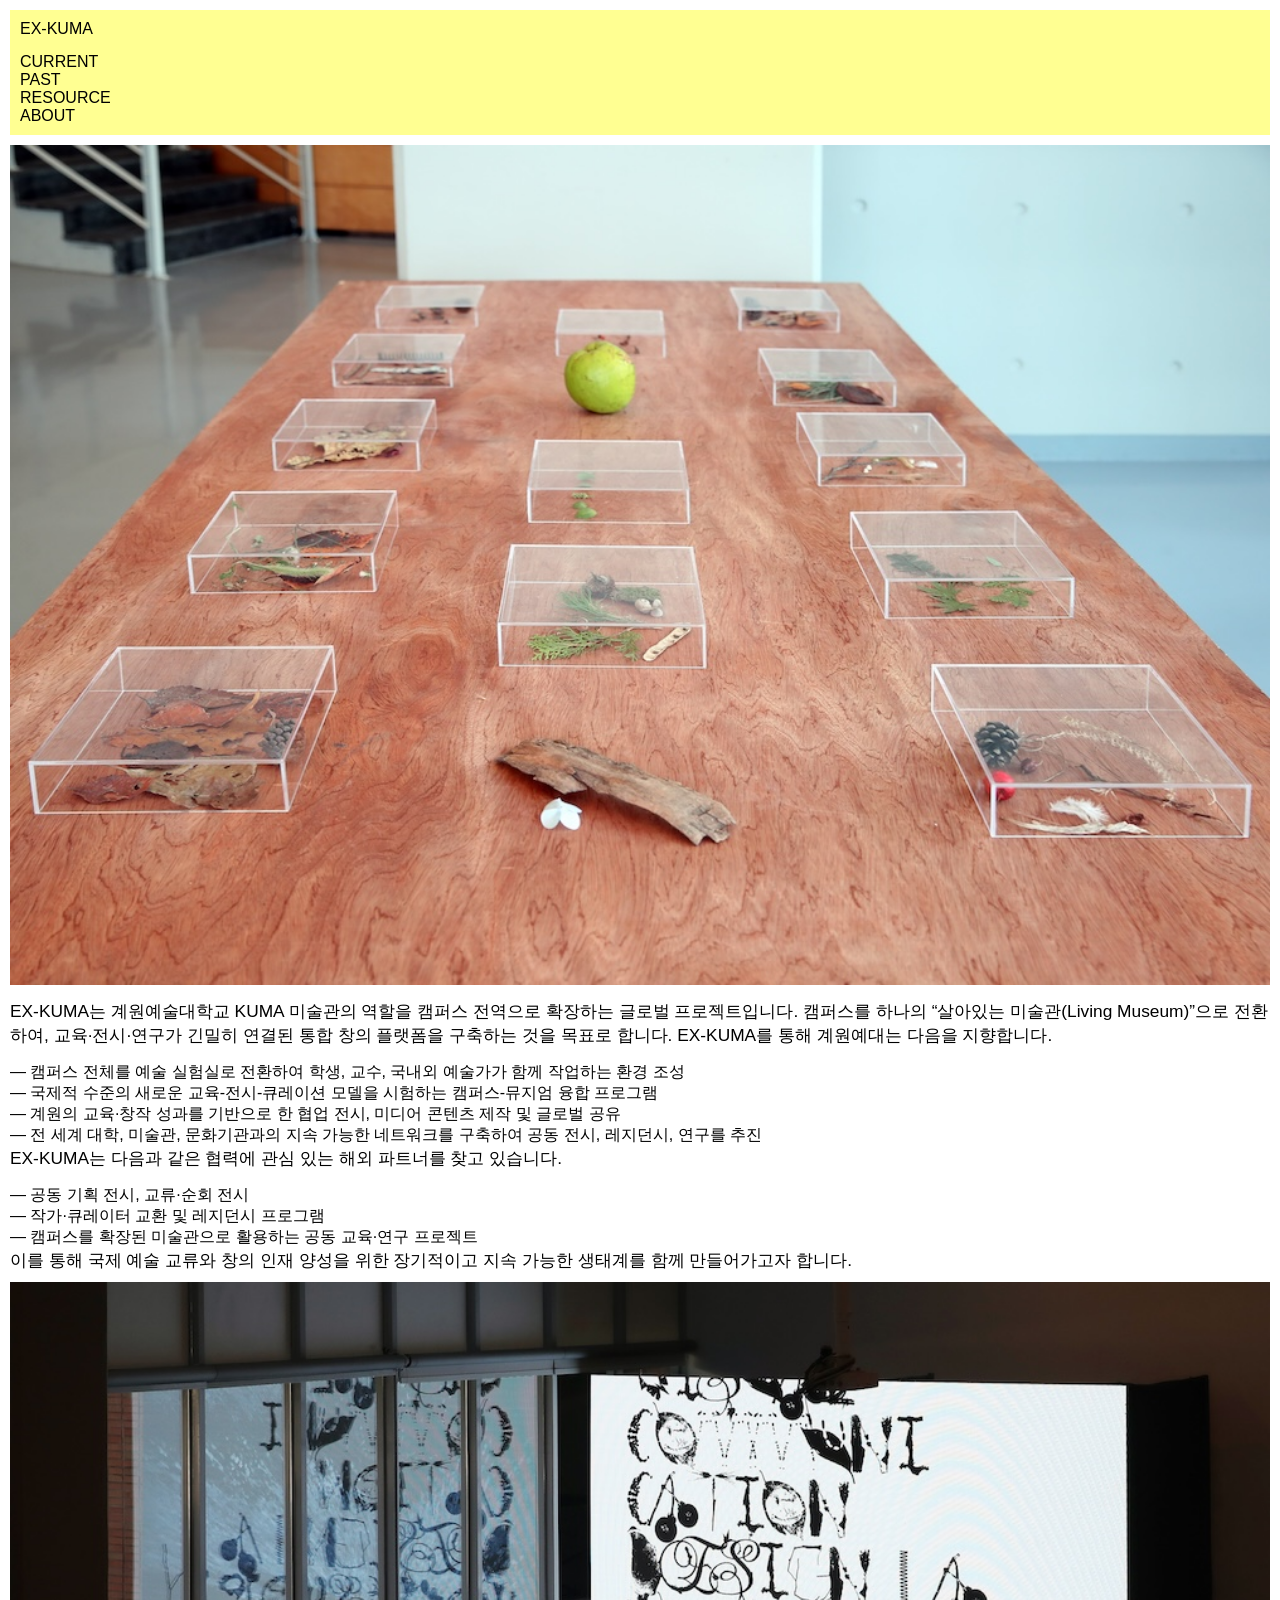
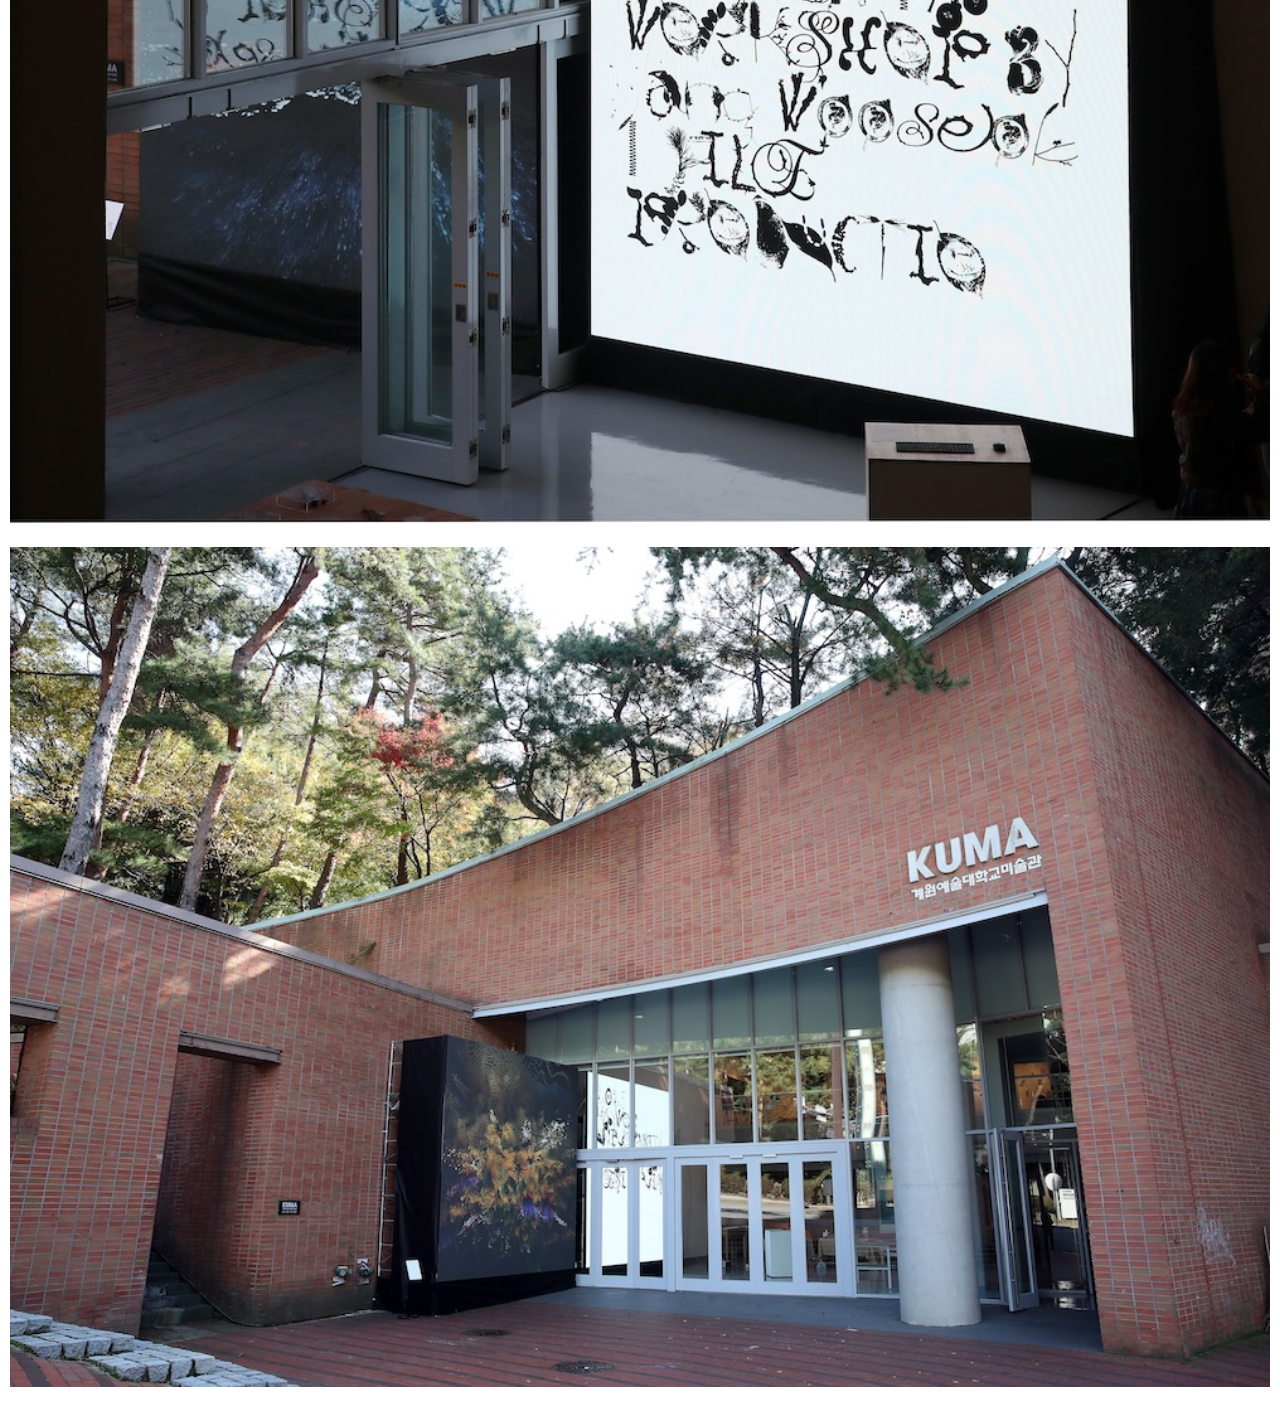
==== ex-kuma.html @ 8dfa1724 "Add files via upload" ====
<!DOCTYPE html>
<html>
<head>
	<meta charset="utf-8">
	<title>KUMA</title>
	<meta name="description" content="설명">
	<meta name="keywords" content="키워드1, 키워드2">
	<link rel="stylesheet" href="style.css">
	<meta name="viewport" content="width=device-width, user-scalable=no">

</head>
<body class="exkuma">
	<nav class="exkuma-nav">
			<ul>EX-KUMA
				<li>CURRENT</li>
				<li>PAST</li>
				<li>RESOURCE</li>
				<li>ABOUT</li>
			</ul>
		</nav>

		<div class="content">
			<div id="exkuma-about">
				<img src="img/exkuma01.jpg">
				<p>EX-KUMA는 계원예술대학교 KUMA 미술관의 역할을 캠퍼스 전역으로 확장하는 글로벌 프로젝트입니다. 캠퍼스를 하나의 “살아있는 미술관(Living Museum)”으로 전환하여, 교육·전시·연구가 긴밀히 연결된 통합 창의 플랫폼을 구축하는 것을 목표로 합니다. EX-KUMA를 통해 계원예대는 다음을 지향합니다.</p>
				<ul>
					<li>— 캠퍼스 전체를 예술 실험실로 전환하여 학생, 교수, 국내외 예술가가 함께 작업하는 환경 조성 </li>
					<li>— 국제적 수준의 새로운 교육-전시-큐레이션 모델을 시험하는 캠퍼스-뮤지엄 융합 프로그램 </li>
					<li>— 계원의 교육·창작 성과를 기반으로 한 협업 전시, 미디어 콘텐츠 제작 및 글로벌 공유 </li>
					<li>— 전 세계 대학, 미술관, 문화기관과의 지속 가능한 네트워크를 구축하여 공동 전시, 레지던시, 연구를 추진</li>
				</ul>
				<p>EX-KUMA는 다음과 같은 협력에 관심 있는 해외 파트너를 찾고 있습니다.</p>
				<ul>
					<li>— 공동 기획 전시, 교류·순회 전시 </li>
					<li>— 작가·큐레이터 교환 및 레지던시 프로그램 </li>
					<li>— 캠퍼스를 확장된 미술관으로 활용하는 공동 교육·연구 프로젝트</li>
				</ul>
				<p>이를 통해 국제 예술 교류와 창의 인재 양성을 위한 장기적이고 지속 가능한 생태계를 함께 만들어가고자 합니다.</p>

			</div>
			<img src="img/exkuma02.jpg">
			<img src="img/exkuma03.jpg">
		</div>	
</body>
</html>
---- style.css ----
*{
 margin : 0;
 padding: 0;
 box-sizing: border-box;
}

.whole {
    margin: 0;
}

iframe {
    border: 0;
}

.left {
    position: absolute;
    width: 50%;
    height: 100%;
}

.right {
    position: absolute;
    width: 50%;
    height: 100%;
    left: 50%;
    background-color: #FFFF92;
    overflow-y: scroll;
    color: firebrick;
}

body {
    font-weight: normal;
    font-family: sans-serif;
    margin: 10px;
}

section {
    position: absolute;
    width: 50%;
    height: 100%;
    overflow: hidden;
    padding: 10px;
    padding-top: 0;
}

.kuma-nav {
    text-align: right;
    position: sticky;
    top: 0; 
    background-color: white;
    padding: 10px;
}


#kuma-current, #kuma-past, #kuma-resource, #kuma-about, #kuma-archive, #kuma-people, #kuma-contact  {
    border-bottom: 1px gainsboro solid;
    padding-top: 10px;
    padding-bottom: 10px;
}

.intro {
    margin-top: 10px;
}

p {
    font-size: 13pt;
}

a {
    text-decoration: none;
    color: black;
}

a:hover {
    font-family: monospace;
    font-size: 11pt;
}

li {
    list-style: none;
}

li:first-child {
    margin-top: 15px;
}

img {
    width: 100%;
    margin-bottom: 10px;
    margin-top: 10px;
}

table {
    width: 100%;
    line-height: 15.5pt;
    table-layout: fixed;
}

td {
    vertical-align: top;
    white-space: nowrap;       /* 줄바꿈 금지 */
    overflow: hidden;          /* 넘치는 부분 숨김 */
    text-overflow: ellipsis;   /* ... 처리 */
}

.archive-date, .resource-download{
    width: 20%;
}

.archive-tags {
    width: 30%;
}

.tag-active {
    display: inline-block;
    padding: 1px 10px;
    background: black;
    color: white;
    font-size: 14px;
    border-radius: 999px; 
    margin-right: 5px; 
}

.tag {
    display: inline-block;
    padding: 1px 10px;
    font-size: 14px;
    border-radius: 999px; 
    border: 1px solid black;
}

.exkuma-nav {
    position: sticky;
    top: 0; 
    background-color: #FFFF92;
    padding: 10px;
}

.sticker {
  position: absolute;
  top: 20px;
  right: 20px;
  z-index: 9999;
  cursor: pointer;
   background: #FFFF92;
    padding: 60px 80px;
    transform: rotate(-4deg);   /* 너무 크지 않게 */
    box-shadow: 5px 5px 5px 5px rgba(0,0,0,0.10);
    font-weight: bold;
    letter-spacing: 1px;
    text-align: center;
    color: firebrick;

}

@media screen and (max-width: 704px) {
  #kuma-modal {
        transform: rotate(-4deg) scale(0.5);
        transform-origin: top right;
        box-shadow: 3px 3px 3px 3px rgba(0,0,0,0.10);
    }

}
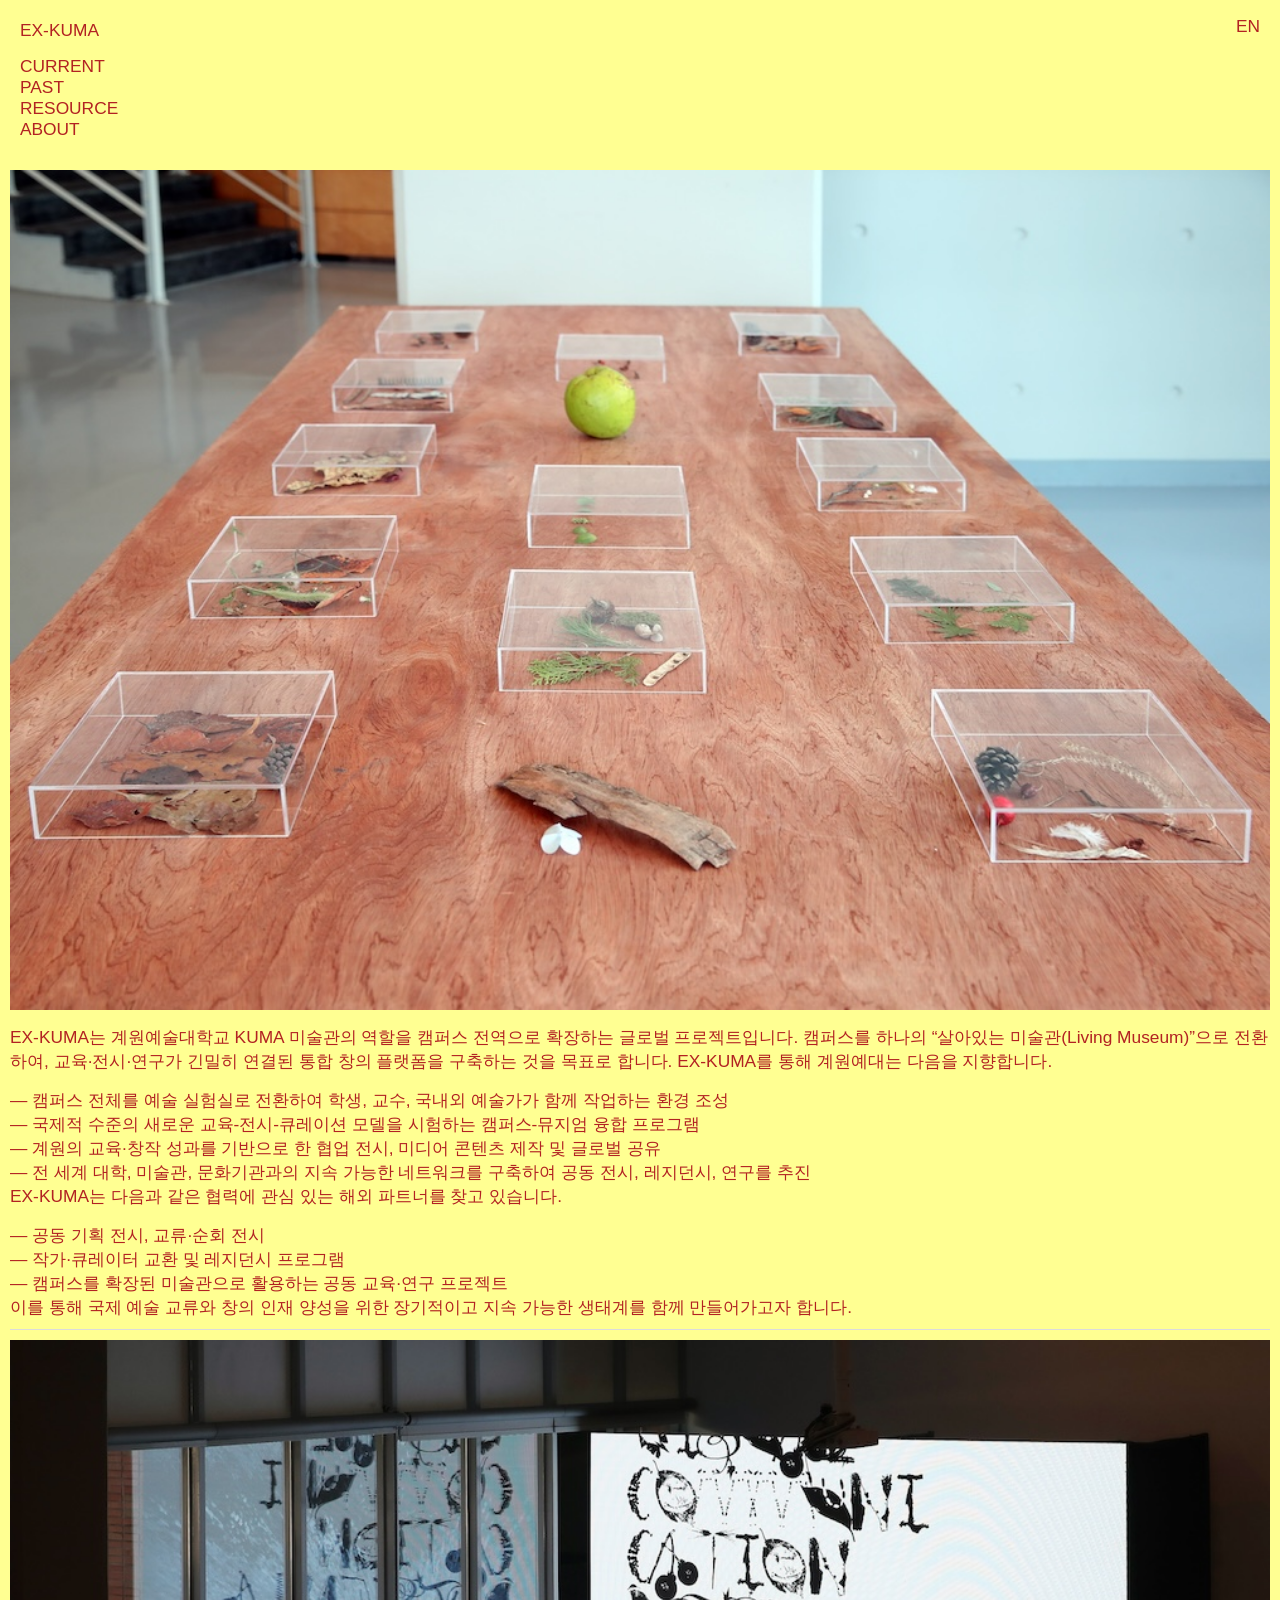
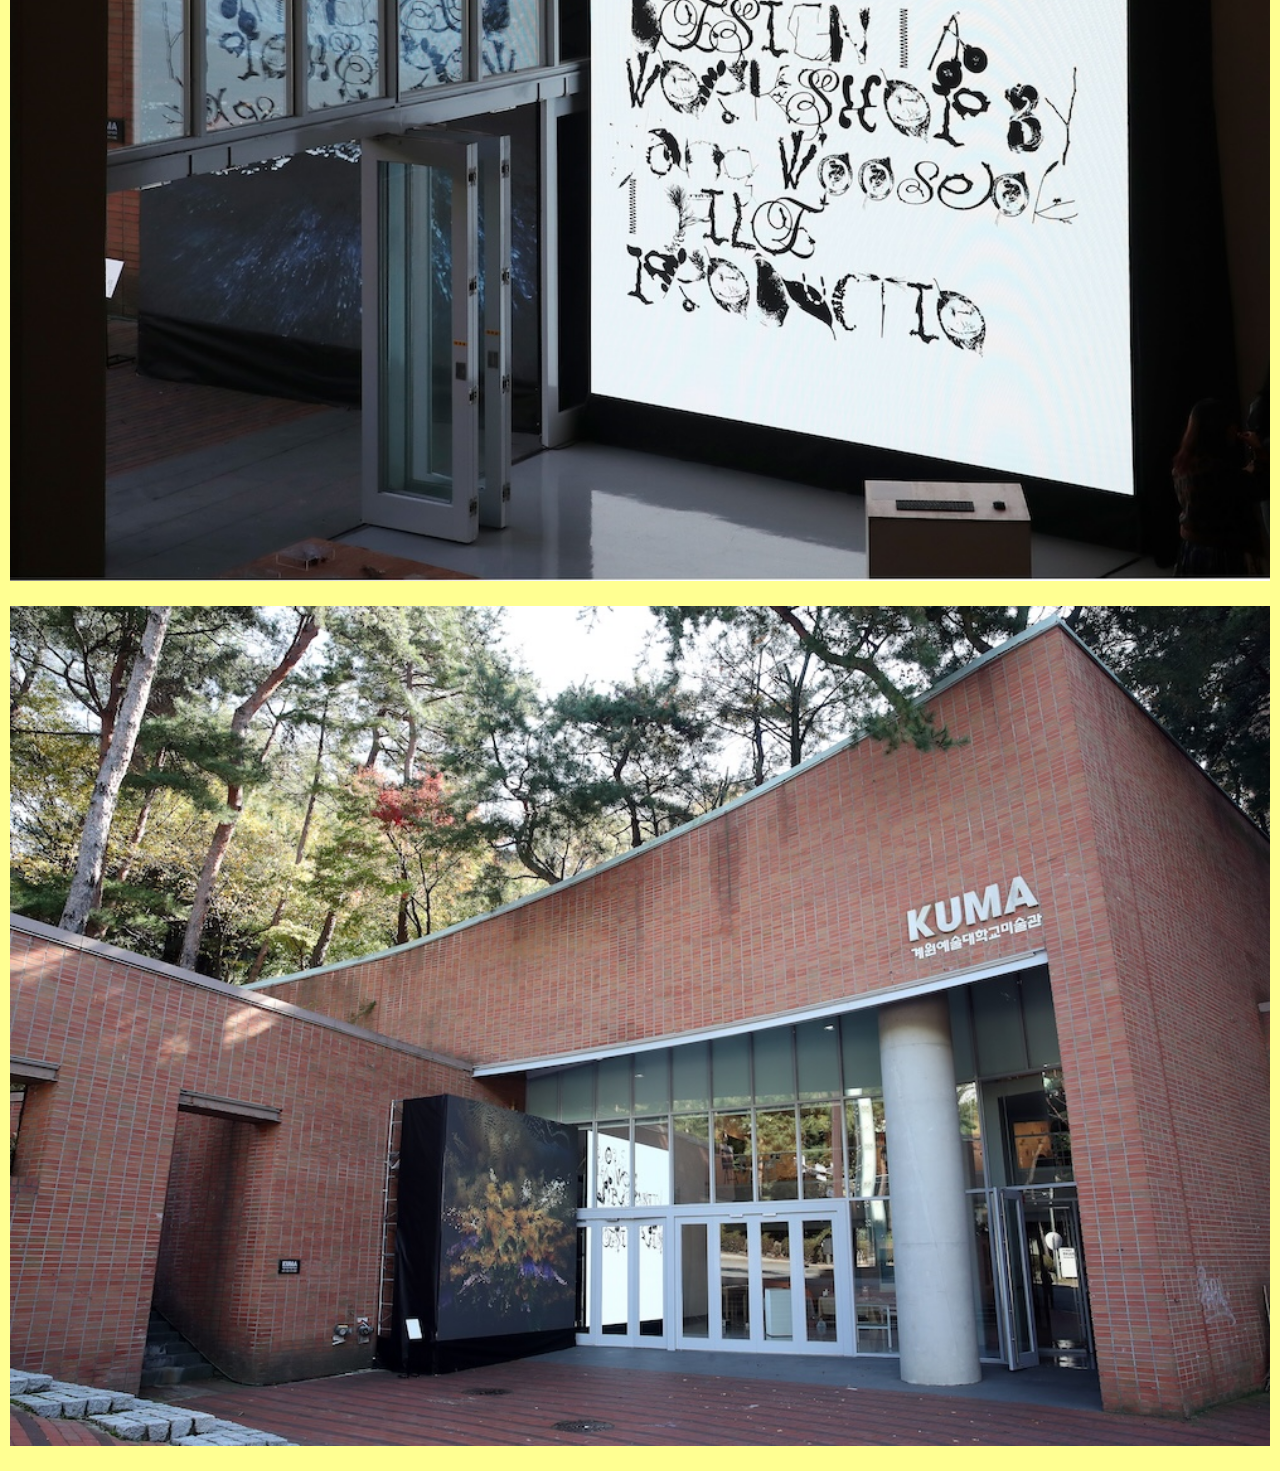
==== commit 27f61ddd: "Add files via upload" ====
--- a/ex-kuma.html
+++ b/ex-kuma.html
@@ -2,7 +2,7 @@
 <html>
 <head>
 	<meta charset="utf-8">
-	<title>KUMA</title>
+	<title>EX-KUMA</title>
 	<meta name="description" content="설명">
 	<meta name="keywords" content="키워드1, 키워드2">
 	<link rel="stylesheet" href="style.css">
@@ -10,6 +10,8 @@
 
 </head>
 <body class="exkuma">
+	<button id="lang-toggle" class="lang-toggle lang-toggle-right" aria-label="Switch language">EN</button>
+
 	<nav class="exkuma-nav">
 			<ul>EX-KUMA
 				<li>CURRENT</li>
@@ -22,24 +24,27 @@
 		<div class="content">
 			<div id="exkuma-about">
 				<img src="img/exkuma01.jpg">
-				<p>EX-KUMA는 계원예술대학교 KUMA 미술관의 역할을 캠퍼스 전역으로 확장하는 글로벌 프로젝트입니다. 캠퍼스를 하나의 “살아있는 미술관(Living Museum)”으로 전환하여, 교육·전시·연구가 긴밀히 연결된 통합 창의 플랫폼을 구축하는 것을 목표로 합니다. EX-KUMA를 통해 계원예대는 다음을 지향합니다.</p>
+				<p data-ko="EX-KUMA는 계원예술대학교 KUMA 미술관의 역할을 캠퍼스 전역으로 확장하는 글로벌 프로젝트입니다. 캠퍼스를 하나의 “살아있는 미술관(Living Museum)”으로 전환하여, 교육·전시·연구가 긴밀히 연결된 통합 창의 플랫폼을 구축하는 것을 목표로 합니다. EX-KUMA를 통해 계원예대는 다음을 지향합니다." data-en="EX-KUMA is a global project that expands the role of KUMA, the university museum of Kaywon University of Art & Design, across the entire campus. It aims to transform the campus into a “Living Museum,” establishing an integrated creative platform in which education, exhibitions, and research are closely interconnected. Through EX-KUMA, Kaywon University of Art & Design aims to achieve the following.">EX-KUMA는 계원예술대학교 KUMA 미술관의 역할을 캠퍼스 전역으로 확장하는 글로벌 프로젝트입니다. 캠퍼스를 하나의 “살아있는 미술관(Living Museum)”으로 전환하여, 교육·전시·연구가 긴밀히 연결된 통합 창의 플랫폼을 구축하는 것을 목표로 합니다. EX-KUMA를 통해 계원예대는 다음을 지향합니다.</p>
 				<ul>
-					<li>— 캠퍼스 전체를 예술 실험실로 전환하여 학생, 교수, 국내외 예술가가 함께 작업하는 환경 조성 </li>
-					<li>— 국제적 수준의 새로운 교육-전시-큐레이션 모델을 시험하는 캠퍼스-뮤지엄 융합 프로그램 </li>
-					<li>— 계원의 교육·창작 성과를 기반으로 한 협업 전시, 미디어 콘텐츠 제작 및 글로벌 공유 </li>
-					<li>— 전 세계 대학, 미술관, 문화기관과의 지속 가능한 네트워크를 구축하여 공동 전시, 레지던시, 연구를 추진</li>
+					<li data-ko="— 캠퍼스 전체를 예술 실험실로 전환하여 학생, 교수, 국내외 예술가가 함께 작업하는 환경 조성" data-en="— To transform the entire campus into an artistic laboratory, creating an environment in which students, faculty, and artists from Korea and abroad work collaboratively.">— 캠퍼스 전체를 예술 실험실로 전환하여 학생, 교수, 국내외 예술가가 함께 작업하는 환경 조성</li>
+					<li data-ko="— 국제적 수준의 새로운 교육-전시-큐레이션 모델을 시험하는 캠퍼스-뮤지엄 융합 프로그램" data-en="— A campus–museum convergence program that experiments with new education–exhibition–curation models at an international level.">— 국제적 수준의 새로운 교육-전시-큐레이션 모델을 시험하는 캠퍼스-뮤지엄 융합 프로그램</li>
+					<li data-ko="— 계원의 교육·창작 성과를 기반으로 한 협업 전시, 미디어 콘텐츠 제작 및 글로벌 공유" data-en="— The development and global sharing of collaborative exhibitions and media content grounded in Kaywon’s educational and creative outcomes.">— 계원의 교육·창작 성과를 기반으로 한 협업 전시, 미디어 콘텐츠 제작 및 글로벌 공유</li>
+					<li data-ko="— 전 세계 대학, 미술관, 문화기관과의 지속 가능한 네트워크를 구축하여 공동 전시, 레지던시, 연구를 추진" data-en="— The establishment of sustainable networks with universities, museums, and cultural institutions worldwide to pursue joint exhibitions, residencies, and research initiatives.">— 전 세계 대학, 미술관, 문화기관과의 지속 가능한 네트워크를 구축하여 공동 전시, 레지던시, 연구를 추진</li>
 				</ul>
-				<p>EX-KUMA는 다음과 같은 협력에 관심 있는 해외 파트너를 찾고 있습니다.</p>
+				<p data-ko="EX-KUMA는 다음과 같은 협력에 관심 있는 해외 파트너를 찾고 있습니다." data-en="EX-KUMA is seeking international partners interested in the following forms of collaboration :">EX-KUMA는 다음과 같은 협력에 관심 있는 해외 파트너를 찾고 있습니다.</p>
 				<ul>
-					<li>— 공동 기획 전시, 교류·순회 전시 </li>
-					<li>— 작가·큐레이터 교환 및 레지던시 프로그램 </li>
-					<li>— 캠퍼스를 확장된 미술관으로 활용하는 공동 교육·연구 프로젝트</li>
+					<li data-ko="— 공동 기획 전시, 교류·순회 전시" data-en="— Co-curated exhibitions, as well as exchange/ touring  exhibitions">— 공동 기획 전시, 교류·순회 전시</li>
+					<li data-ko="— 작가·큐레이터 교환 및 레지던시 프로그램" data-en="— Artist and curator exchange and residency programs">— 작가·큐레이터 교환 및 레지던시 프로그램</li>
+					<li data-ko="— 캠퍼스를 확장된 미술관으로 활용하는 공동 교육·연구 프로젝트" data-en="— Joint education and research projects utilize the campus as an extended museum">— 캠퍼스를 확장된 미술관으로 활용하는 공동 교육·연구 프로젝트</li>
 				</ul>
-				<p>이를 통해 국제 예술 교류와 창의 인재 양성을 위한 장기적이고 지속 가능한 생태계를 함께 만들어가고자 합니다.</p>
+				<p data-ko="이를 통해 국제 예술 교류와 창의 인재 양성을 위한 장기적이고 지속 가능한 생태계를 함께 만들어가고자 합니다." data-en="Through these initiatives, we aim to build a long-term, sustainable ecosystem for international artistic exchange and the cultivation of creative talent together.">이를 통해 국제 예술 교류와 창의 인재 양성을 위한 장기적이고 지속 가능한 생태계를 함께 만들어가고자 합니다.</p>
 
 			</div>
 			<img src="img/exkuma02.jpg">
 			<img src="img/exkuma03.jpg">
 		</div>	
+
+		<script src="script.js"></script>
+
 </body>
 </html>
--- a/style.css
+++ b/style.css
@@ -6,6 +6,13 @@
 
 .whole {
     margin: 0;
+}
+
+body {
+    font-weight: normal;
+    font-family: sans-serif;
+    margin: 10px;
+    font-size: 13pt;
 }
 
 iframe {
@@ -18,6 +25,28 @@
     height: 100%;
 }
 
+.lang-toggle {
+  position: fixed;
+  top: 10px;
+  z-index: 10000;
+  border: 0;
+  padding: 6px 10px;
+  font-size: 13pt;
+  cursor: pointer;
+  font-family: sans-serif;
+}
+
+.lang-toggle-left {
+  left: 10px;
+  background: white;
+}
+
+.lang-toggle-right {
+  right: 10px;
+  background: #FFFF92;
+  color: firebrick;
+}
+
 .right {
     position: absolute;
     width: 50%;
@@ -26,12 +55,6 @@
     background-color: #FFFF92;
     overflow-y: scroll;
     color: firebrick;
-}
-
-body {
-    font-weight: normal;
-    font-family: sans-serif;
-    margin: 10px;
 }
 
 section {
@@ -49,10 +72,11 @@
     top: 0; 
     background-color: white;
     padding: 10px;
+    font-size: 13pt;
 }
 
 
-#kuma-current, #kuma-past, #kuma-resource, #kuma-about, #kuma-archive, #kuma-people, #kuma-contact  {
+#kuma-current, #kuma-past, #kuma-resource, #kuma-about, #kuma-archive, #kuma-people, #kuma-contact, #exkuma-about  {
     border-bottom: 1px gainsboro solid;
     padding-top: 10px;
     padding-bottom: 10px;
@@ -129,6 +153,11 @@
     border: 1px solid black;
 }
 
+.exkuma {
+    color: firebrick;
+    background-color: #FFFF92;
+}
+
 .exkuma-nav {
     position: sticky;
     top: 0; 
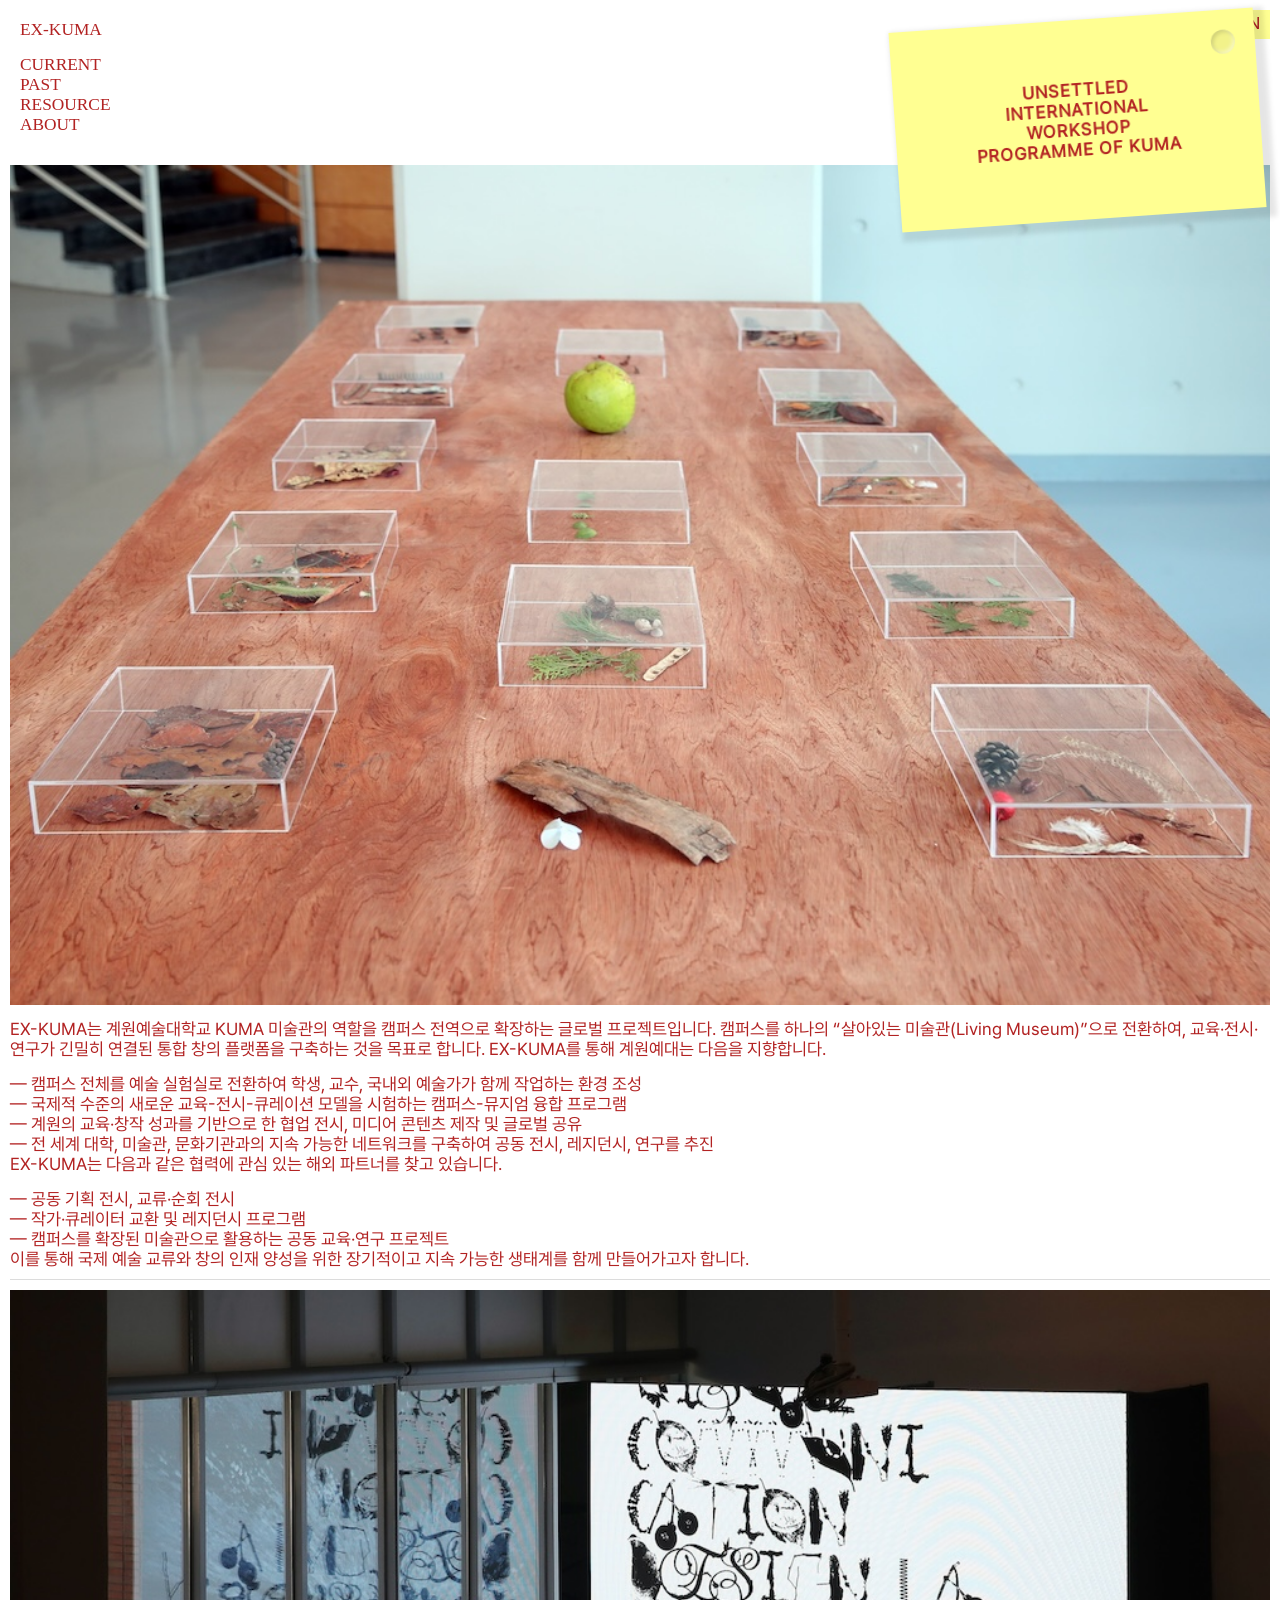
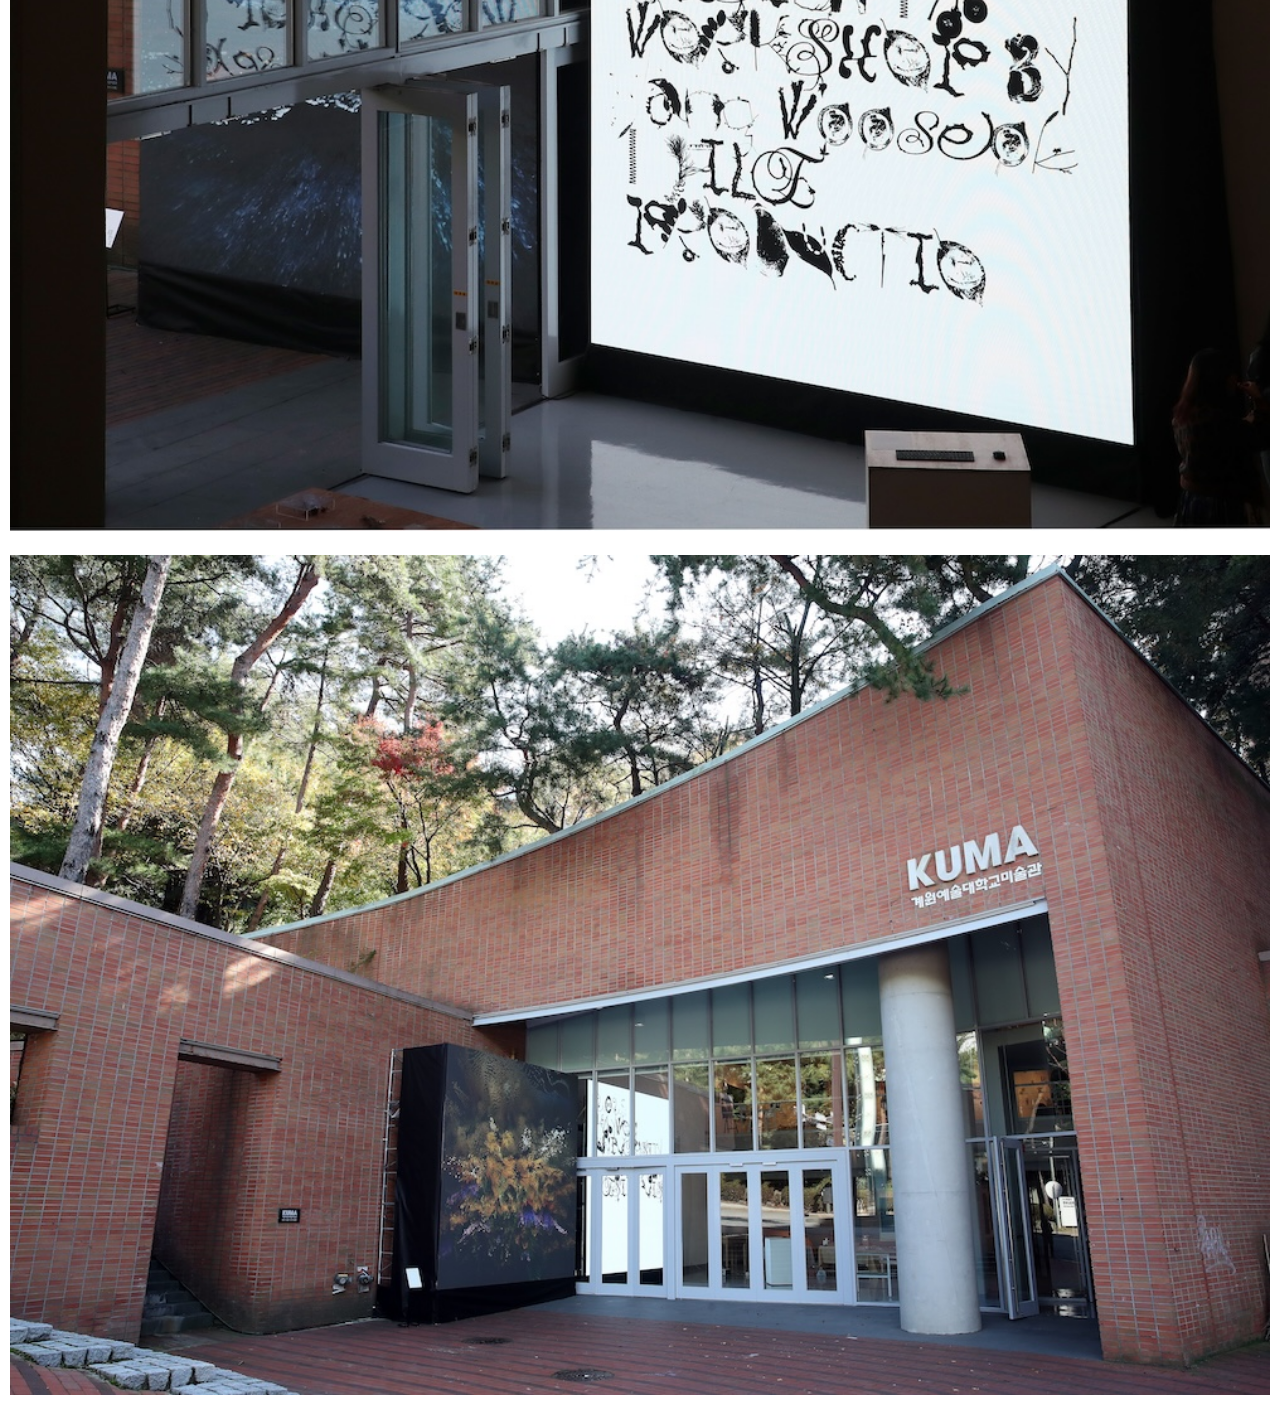
==== commit 75206080: "Add files via upload" ====
--- a/ex-kuma.html
+++ b/ex-kuma.html
@@ -10,21 +10,32 @@
 
 </head>
 <body class="exkuma">
+	<div class="sticker" id="sticker">
+    <div id="kuma-modal">
+       <p>
+            UNSETTLED<br>
+            INTERNATIONAL<br>
+            WORKSHOP<br>
+            PROGRAMME OF KUMA
+        </p>
+  </div>
+</div>
+
 	<button id="lang-toggle" class="lang-toggle lang-toggle-right" aria-label="Switch language">EN</button>
 
 	<nav class="exkuma-nav">
-			<ul>EX-KUMA
+			<span class="ml-en"><ul>EX-KUMA
 				<li>CURRENT</li>
 				<li>PAST</li>
 				<li>RESOURCE</li>
 				<li>ABOUT</li>
-			</ul>
+			</ul></span>
 		</nav>
 
 		<div class="content">
 			<div id="exkuma-about">
 				<img src="img/exkuma01.jpg">
-				<p data-ko="EX-KUMA는 계원예술대학교 KUMA 미술관의 역할을 캠퍼스 전역으로 확장하는 글로벌 프로젝트입니다. 캠퍼스를 하나의 “살아있는 미술관(Living Museum)”으로 전환하여, 교육·전시·연구가 긴밀히 연결된 통합 창의 플랫폼을 구축하는 것을 목표로 합니다. EX-KUMA를 통해 계원예대는 다음을 지향합니다." data-en="EX-KUMA is a global project that expands the role of KUMA, the university museum of Kaywon University of Art & Design, across the entire campus. It aims to transform the campus into a “Living Museum,” establishing an integrated creative platform in which education, exhibitions, and research are closely interconnected. Through EX-KUMA, Kaywon University of Art & Design aims to achieve the following.">EX-KUMA는 계원예술대학교 KUMA 미술관의 역할을 캠퍼스 전역으로 확장하는 글로벌 프로젝트입니다. 캠퍼스를 하나의 “살아있는 미술관(Living Museum)”으로 전환하여, 교육·전시·연구가 긴밀히 연결된 통합 창의 플랫폼을 구축하는 것을 목표로 합니다. EX-KUMA를 통해 계원예대는 다음을 지향합니다.</p>
+				<p data-ko="EX-KUMA는 계원예술대학교 KUMA 미술관의 역할을 캠퍼스 전역으로 확장하는 글로벌 프로젝트입니다. 캠퍼스를 하나의 “살아있는 미술관(Living Museum)”으로 전환하여, 교육·전시·연구가 긴밀히 연결된 통합 창의 플랫폼을 구축하는 것을 목표로 합니다. EX-KUMA를 통해 계원예대는 다음을 지향합니다." data-en="EX-KUMA is a global project that expands the role of KUMA, the university museum of Kaywon University of Art & Design, across the entire campus. It aims to transform the campus into a “Living Museum,” establishing an integrated creative platform in which education, exhibitions, and research are closely interconnected. Through EX-KUMA, Kaywon University of Art & Design aims to achieve the following."><span class="ml-en">EX-KUMA</span>는 계원예술대학교 KUMA 미술관의 역할을 캠퍼스 전역으로 확장하는 글로벌 프로젝트입니다. 캠퍼스를 하나의 “살아있는 미술관(<span class="ml-en">Living Museum</span>)”으로 전환하여, 교육·전시·연구가 긴밀히 연결된 통합 창의 플랫폼을 구축하는 것을 목표로 합니다. EX-KUMA를 통해 계원예대는 다음을 지향합니다.</p>
 				<ul>
 					<li data-ko="— 캠퍼스 전체를 예술 실험실로 전환하여 학생, 교수, 국내외 예술가가 함께 작업하는 환경 조성" data-en="— To transform the entire campus into an artistic laboratory, creating an environment in which students, faculty, and artists from Korea and abroad work collaboratively.">— 캠퍼스 전체를 예술 실험실로 전환하여 학생, 교수, 국내외 예술가가 함께 작업하는 환경 조성</li>
 					<li data-ko="— 국제적 수준의 새로운 교육-전시-큐레이션 모델을 시험하는 캠퍼스-뮤지엄 융합 프로그램" data-en="— A campus–museum convergence program that experiments with new education–exhibition–curation models at an international level.">— 국제적 수준의 새로운 교육-전시-큐레이션 모델을 시험하는 캠퍼스-뮤지엄 융합 프로그램</li>
--- a/style.css
+++ b/style.css
@@ -4,13 +4,31 @@
  box-sizing: border-box;
 }
 
+@font-face {
+  font-family: 'helvetica';
+  src: url('Helvetica.ttf');
+}
+
+@font-face {
+  font-family: 'hover-comicsans';
+  src: url('Ldfcomicsans-jj7l.ttf');
+}
+
+@font-face {
+  font-family: 'pretendard';
+  src: url('Pretendard-Regular.otf');
+}
+
+.ml-en {
+  font-family: 'comicsans';
+}
+
 .whole {
     margin: 0;
 }
 
 body {
-    font-weight: normal;
-    font-family: sans-serif;
+    font-family: 'pretendard', sans-serif;
     margin: 10px;
     font-size: 13pt;
 }
@@ -28,12 +46,17 @@
 .lang-toggle {
   position: fixed;
   top: 10px;
-  z-index: 10000;
+  z-index: 100;
   border: 0;
   padding: 6px 10px;
   font-size: 13pt;
   cursor: pointer;
-  font-family: sans-serif;
+  font-family: 'helvetica';
+}
+
+.lang-toggle:hover {
+    font-family: 'hover-comicsans';
+    cursor: pointer;
 }
 
 .lang-toggle-left {
@@ -43,8 +66,8 @@
 
 .lang-toggle-right {
   right: 10px;
-  background: #FFFF92;
   color: firebrick;
+  background-color: #FFFF92;
 }
 
 .right {
@@ -95,10 +118,6 @@
     color: black;
 }
 
-a:hover {
-    font-family: monospace;
-    font-size: 11pt;
-}
 
 li {
     list-style: none;
@@ -106,6 +125,11 @@
 
 li:first-child {
     margin-top: 15px;
+}
+
+li:hover {
+    font-family:'hover-comicsans';
+    cursor: pointer;
 }
 
 img {
@@ -155,13 +179,11 @@
 
 .exkuma {
     color: firebrick;
-    background-color: #FFFF92;
 }
 
 .exkuma-nav {
     position: sticky;
     top: 0; 
-    background-color: #FFFF92;
     padding: 10px;
 }
 
@@ -171,19 +193,31 @@
   right: 20px;
   z-index: 9999;
   cursor: pointer;
-   background: #FFFF92;
-    padding: 60px 80px;
-    transform: rotate(-4deg);   /* 너무 크지 않게 */
-    box-shadow: 5px 5px 5px 5px rgba(0,0,0,0.10);
-    font-weight: bold;
-    letter-spacing: 1px;
-    text-align: center;
-    color: firebrick;
-
+  padding: 60px 80px;
+  transform: rotate(-4deg);
+  box-shadow: 5px 5px 5px 5px rgba(0,0,0,0.10);
+  font-weight: bold;
+  letter-spacing: 1px;
+  text-align: center;
+  background-color: #FFFF92;
+}
+
+.sticker::after {
+  content: "";
+  position: absolute;
+  top: 20px;
+  right: 20px;
+  width: 24px;
+  height: 24px;
+  border-radius: 50%;
+  background: rgba(0,0,0,0.05);
+  box-shadow:
+    inset 2px 2px 4px rgba(0,0,0,0.15),
+    inset -2px -2px 4px rgba(255,255,255,0.5);
 }
 
 @media screen and (max-width: 704px) {
-  #kuma-modal {
+  .sticker {
         transform: rotate(-4deg) scale(0.5);
         transform-origin: top right;
         box-shadow: 3px 3px 3px 3px rgba(0,0,0,0.10);
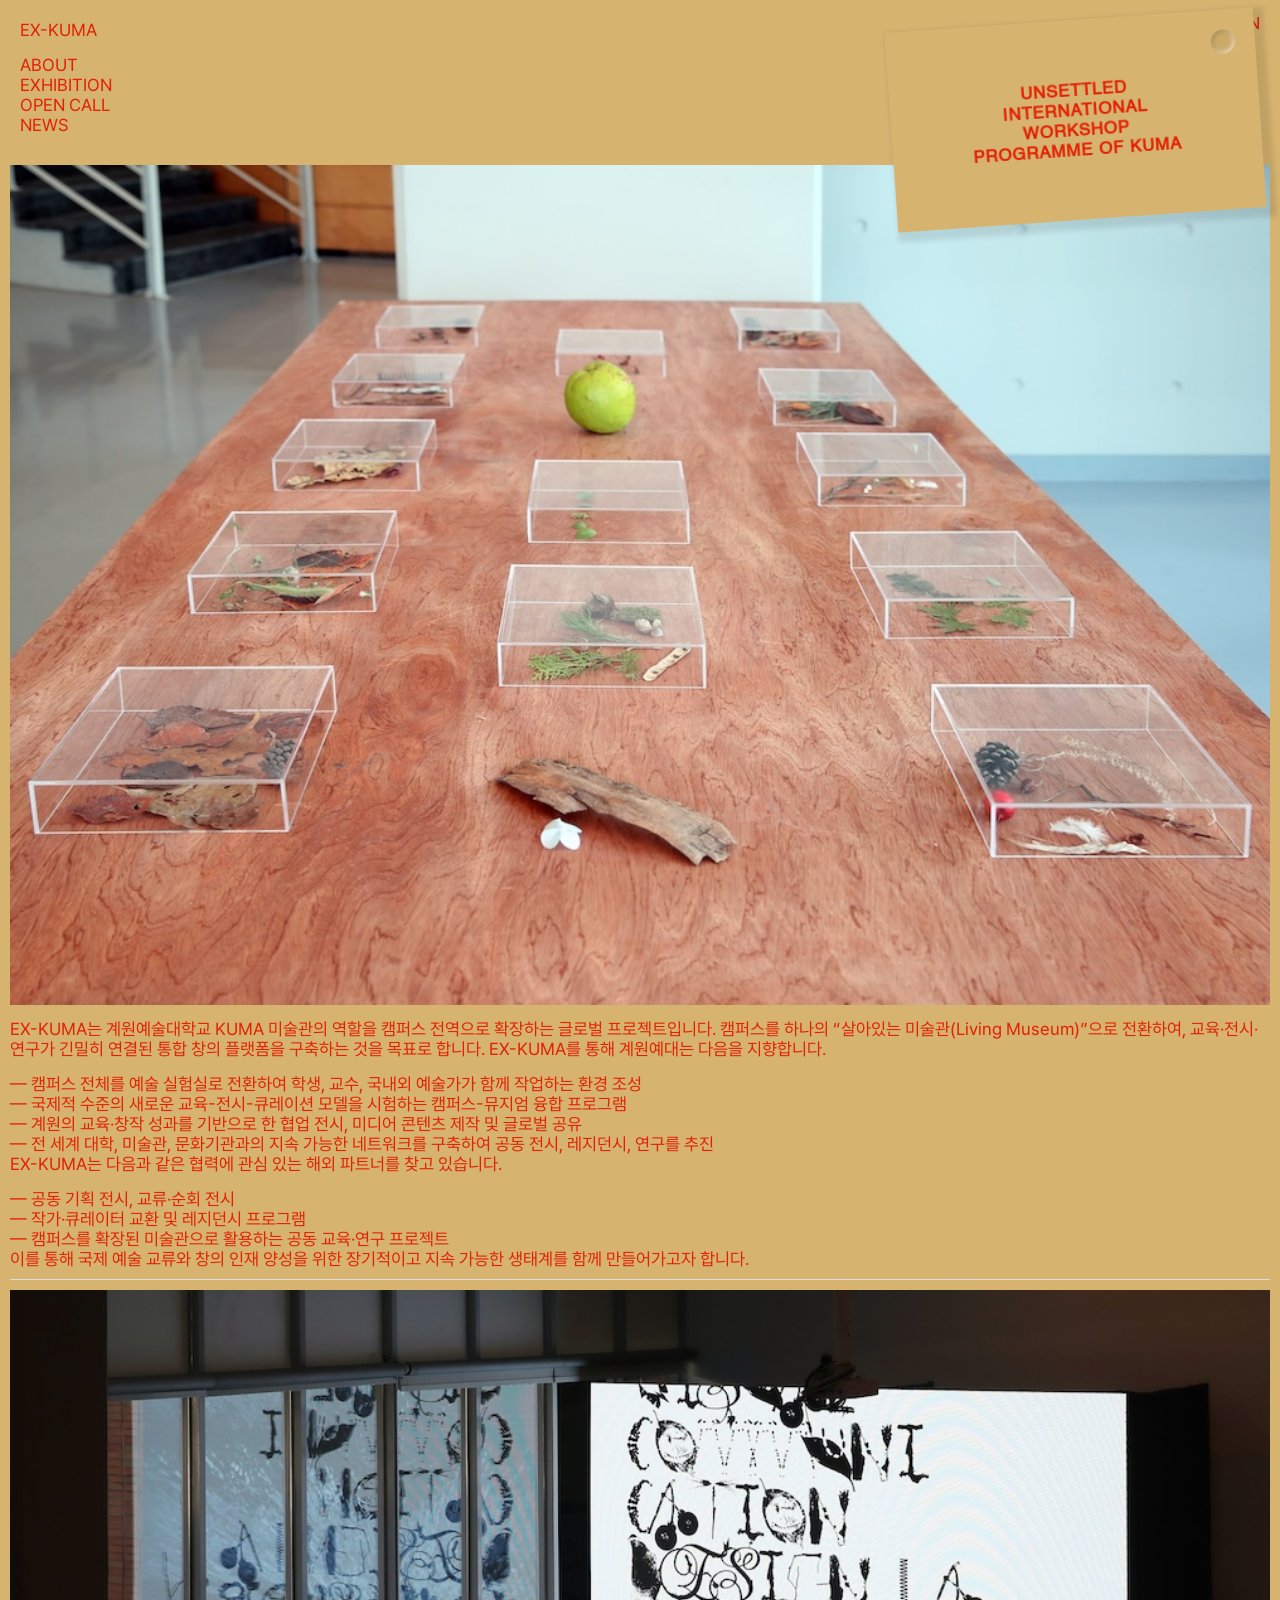
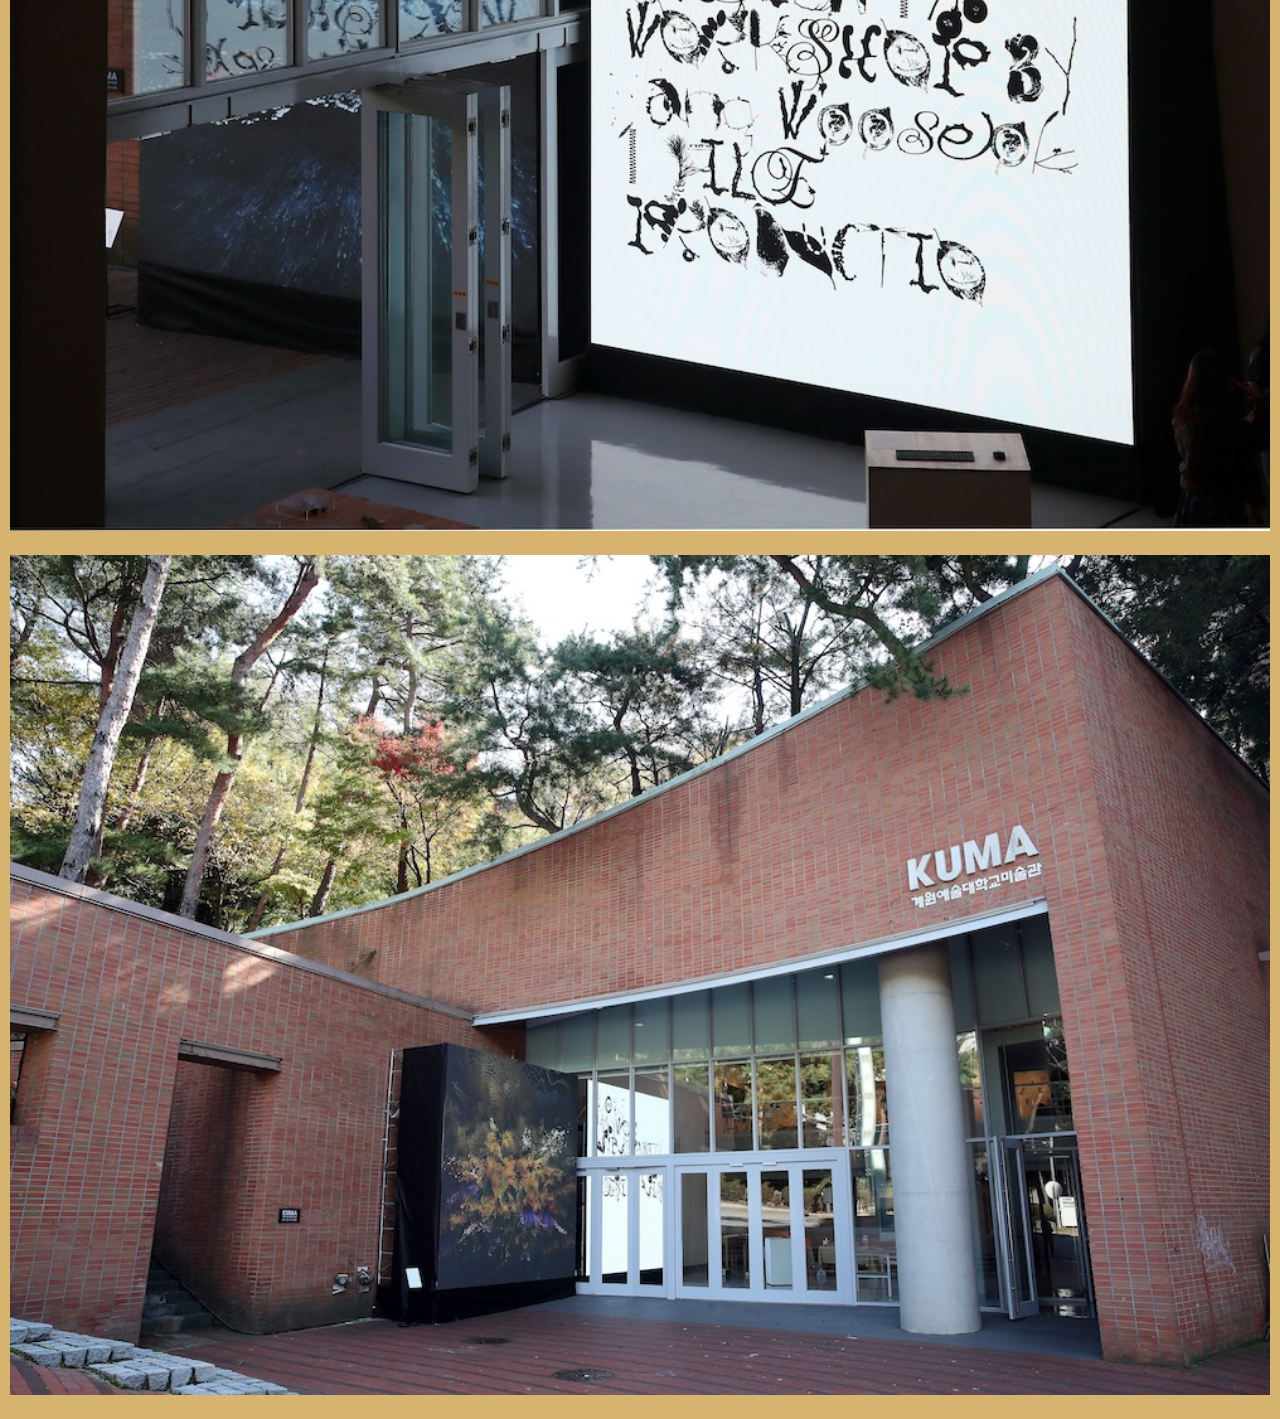
==== commit 0967f87a: "Add files via upload" ====
--- a/ex-kuma.html
+++ b/ex-kuma.html
@@ -6,30 +6,31 @@
 	<meta name="description" content="설명">
 	<meta name="keywords" content="키워드1, 키워드2">
 	<link rel="stylesheet" href="style.css">
+	<link href="multilingual.css" rel="stylesheet" />
 	<meta name="viewport" content="width=device-width, user-scalable=no">
 
 </head>
 <body class="exkuma">
 	<div class="sticker" id="sticker">
     <div id="kuma-modal">
-       <p>
+       <p><span class="ml-en">
             UNSETTLED<br>
             INTERNATIONAL<br>
             WORKSHOP<br>
             PROGRAMME OF KUMA
-        </p>
+        </span></p>
   </div>
 </div>
 
 	<button id="lang-toggle" class="lang-toggle lang-toggle-right" aria-label="Switch language">EN</button>
 
 	<nav class="exkuma-nav">
-			<span class="ml-en"><ul>EX-KUMA
-				<li>CURRENT</li>
-				<li>PAST</li>
-				<li>RESOURCE</li>
+			<ul>EX-KUMA
 				<li>ABOUT</li>
-			</ul></span>
+				<li>EXHIBITION</li>
+				<li>OPEN CALL</li>
+				<li>NEWS</li>
+			</ul>
 		</nav>
 
 		<div class="content">
@@ -55,6 +56,8 @@
 			<img src="img/exkuma03.jpg">
 		</div>	
 
+		<script src="https://code.jquery.com/jquery-3.6.0.min.js"></script>
+		<script src="jquery.multilingual.js"></script>
 		<script src="script.js"></script>
 
 </body>
--- a/style.css
+++ b/style.css
@@ -19,8 +19,8 @@
   src: url('Pretendard-Regular.otf');
 }
 
-.ml-en {
-  font-family: 'comicsans';
+span.ml-en {
+  font-family: 'helvetica';
 }
 
 .whole {
@@ -37,11 +37,6 @@
     border: 0;
 }
 
-.left {
-    position: absolute;
-    width: 50%;
-    height: 100%;
-}
 
 .lang-toggle {
   position: fixed;
@@ -70,23 +65,23 @@
   background-color: #FFFF92;
 }
 
+.left {
+    position: absolute;
+    width: 50%;
+    height: 100%;
+}
+
 .right {
     position: absolute;
     width: 50%;
     height: 100%;
     left: 50%;
+    overflow-y: scroll;
+}
+
+.exkuma {
     background-color: #FFFF92;
-    overflow-y: scroll;
     color: firebrick;
-}
-
-section {
-    position: absolute;
-    width: 50%;
-    height: 100%;
-    overflow: hidden;
-    padding: 10px;
-    padding-top: 0;
 }
 
 .kuma-nav {
@@ -98,7 +93,6 @@
     font-size: 13pt;
 }
 
-
 #kuma-current, #kuma-past, #kuma-resource, #kuma-about, #kuma-archive, #kuma-people, #kuma-contact, #exkuma-about  {
     border-bottom: 1px gainsboro solid;
     padding-top: 10px;
@@ -118,7 +112,6 @@
     color: black;
 }
 
-
 li {
     list-style: none;
 }
@@ -130,6 +123,7 @@
 li:hover {
     font-family:'hover-comicsans';
     cursor: pointer;
+    font-size: 12.5pt;
 }
 
 img {
@@ -185,6 +179,7 @@
     position: sticky;
     top: 0; 
     padding: 10px;
+    background-color: #FFFF92;
 }
 
 .sticker {
@@ -216,7 +211,7 @@
     inset -2px -2px 4px rgba(255,255,255,0.5);
 }
 
-@media screen and (max-width: 704px) {
+@media screen and (max-width: 500px) {
   .sticker {
         transform: rotate(-4deg) scale(0.5);
         transform-origin: top right;
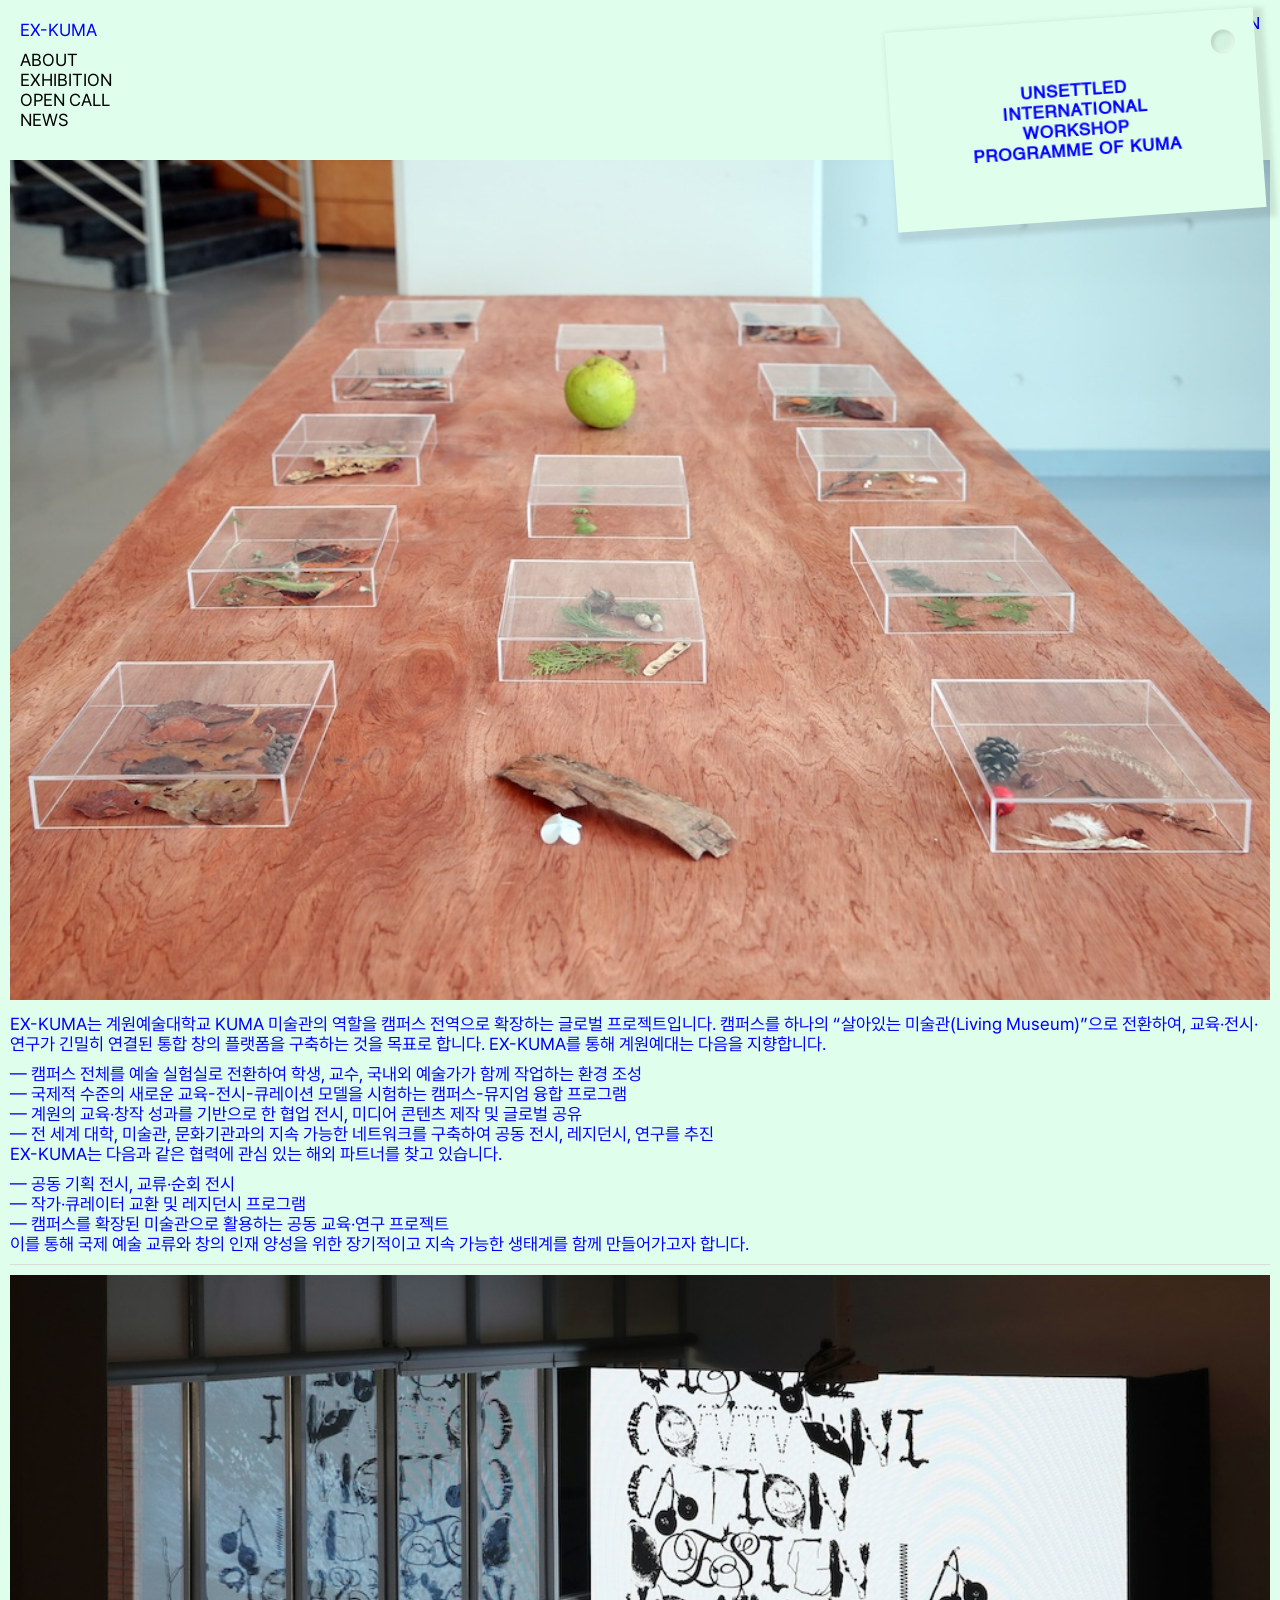
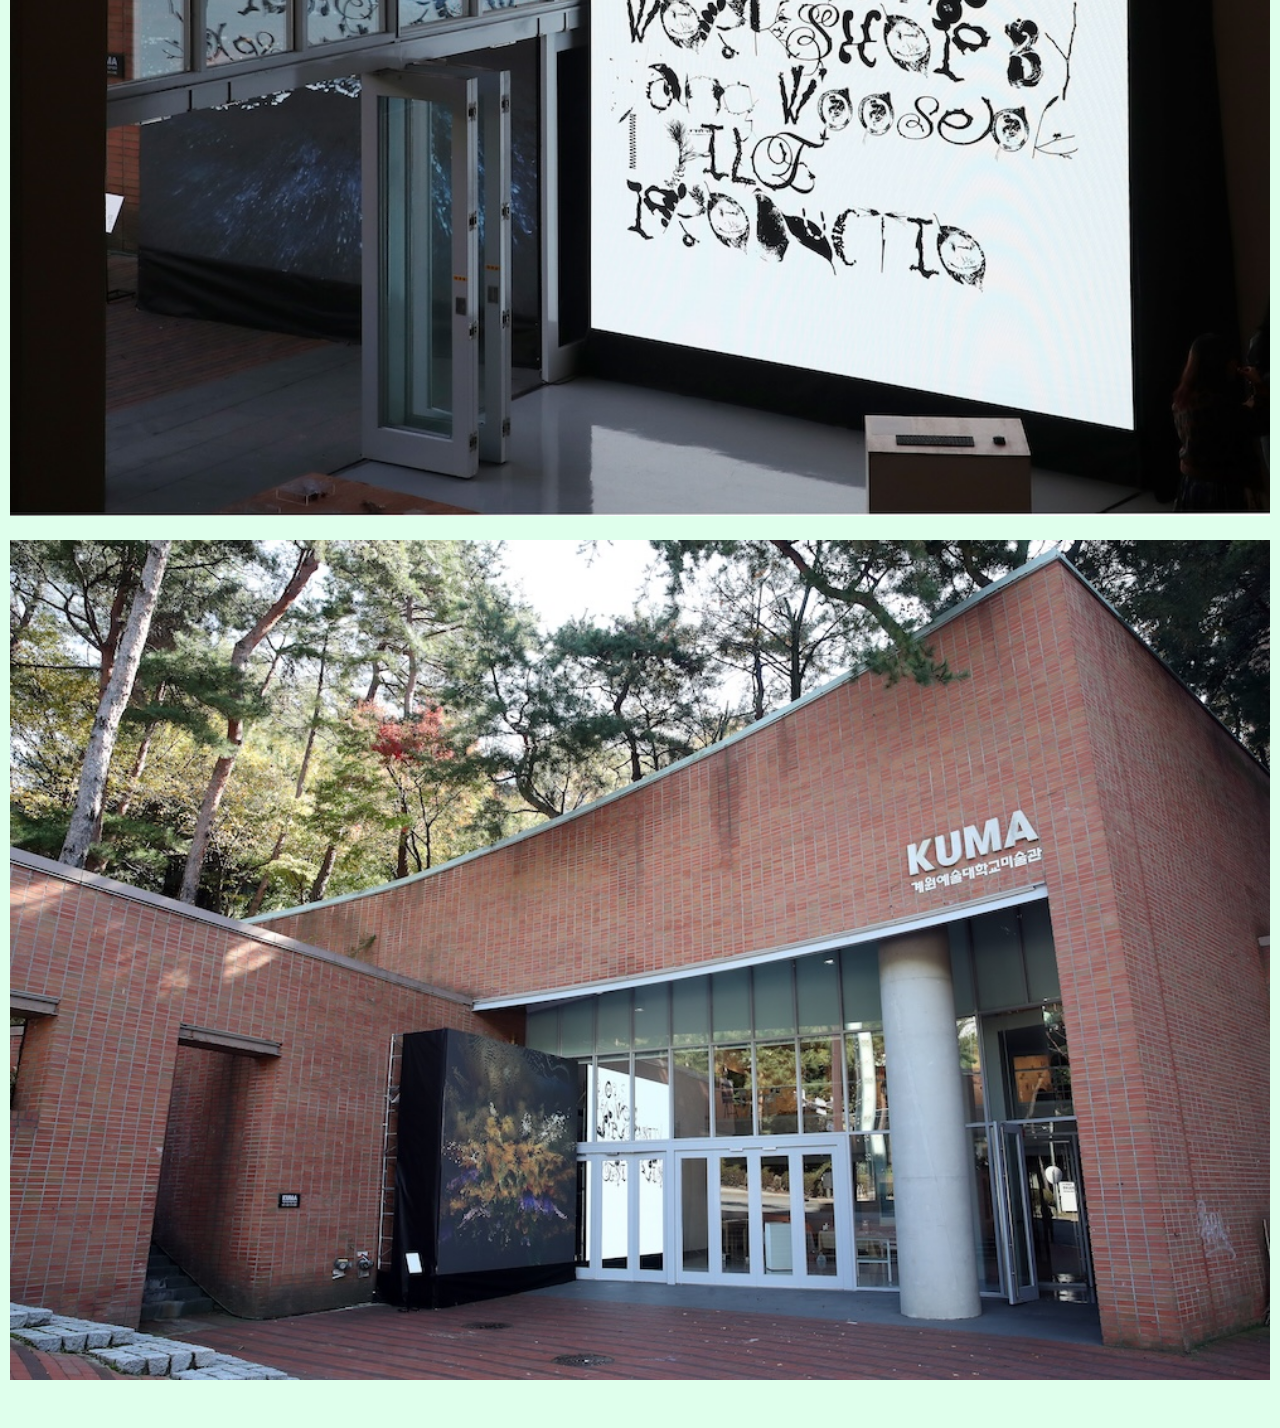
==== commit 68dc7647: "Add files via upload" ====
--- a/ex-kuma.html
+++ b/ex-kuma.html
@@ -26,10 +26,10 @@
 
 	<nav class="exkuma-nav">
 			<ul>EX-KUMA
-				<li>ABOUT</li>
-				<li>EXHIBITION</li>
-				<li>OPEN CALL</li>
-				<li>NEWS</li>
+				<li><a href="">ABOUT</a></li>
+				<li><a href="">EXHIBITION</a></li>
+				<li><a href="">OPEN CALL</a></li>
+				<li><a href="">NEWS</a></li>
 			</ul>
 		</nav>
 
@@ -50,11 +50,15 @@
 					<li data-ko="— 캠퍼스를 확장된 미술관으로 활용하는 공동 교육·연구 프로젝트" data-en="— Joint education and research projects utilize the campus as an extended museum">— 캠퍼스를 확장된 미술관으로 활용하는 공동 교육·연구 프로젝트</li>
 				</ul>
 				<p data-ko="이를 통해 국제 예술 교류와 창의 인재 양성을 위한 장기적이고 지속 가능한 생태계를 함께 만들어가고자 합니다." data-en="Through these initiatives, we aim to build a long-term, sustainable ecosystem for international artistic exchange and the cultivation of creative talent together.">이를 통해 국제 예술 교류와 창의 인재 양성을 위한 장기적이고 지속 가능한 생태계를 함께 만들어가고자 합니다.</p>
+			</div>
 
+			<div id="">
+				
 			</div>
+
 			<img src="img/exkuma02.jpg">
 			<img src="img/exkuma03.jpg">
-		</div>	
+			</div>	
 
 		<script src="https://code.jquery.com/jquery-3.6.0.min.js"></script>
 		<script src="jquery.multilingual.js"></script>
--- a/style.css
+++ b/style.css
@@ -36,7 +36,6 @@
 iframe {
     border: 0;
 }
-
 
 .lang-toggle {
   position: fixed;
@@ -93,12 +92,44 @@
     font-size: 13pt;
 }
 
-#kuma-current, #kuma-past, #kuma-resource, #kuma-about, #kuma-archive, #kuma-people, #kuma-contact, #exkuma-about  {
+#kuma-current, #kuma-past, #kuma-resource, #kuma-about, #kuma-collections, #kuma-archive, #kuma-people, #kuma-news, #kuma-contact, #exkuma-about  {
     border-bottom: 1px gainsboro solid;
     padding-top: 10px;
     padding-bottom: 10px;
 }
 
+#kuma-collections li {
+  position: relative;
+  cursor: pointer;
+}
+
+.collection-list {
+  margin-top: 15px;
+  padding-left: 0;
+}
+
+.collection-list li {
+  position: relative;
+  list-style: none;
+  margin-bottom: 12px;
+  cursor: pointer;
+  width: fit-content;
+}
+
+.collection-preview {
+  display: none;
+  position: absolute;
+  top: 0;
+  left: calc(50%);
+  width: 150px !important;
+  height: auto;
+  background: white;
+  z-index: 1000;
+}
+
+.collection-list li:hover .collection-preview {
+  display: block;
+}
 .intro {
     margin-top: 10px;
 }
@@ -117,13 +148,13 @@
 }
 
 li:first-child {
-    margin-top: 15px;
-}
-
-li:hover {
+    margin-top: 10px;
+}
+
+a:hover {
     font-family:'hover-comicsans';
     cursor: pointer;
-    font-size: 12.5pt;
+    font-size: 12.3pt;
 }
 
 img {
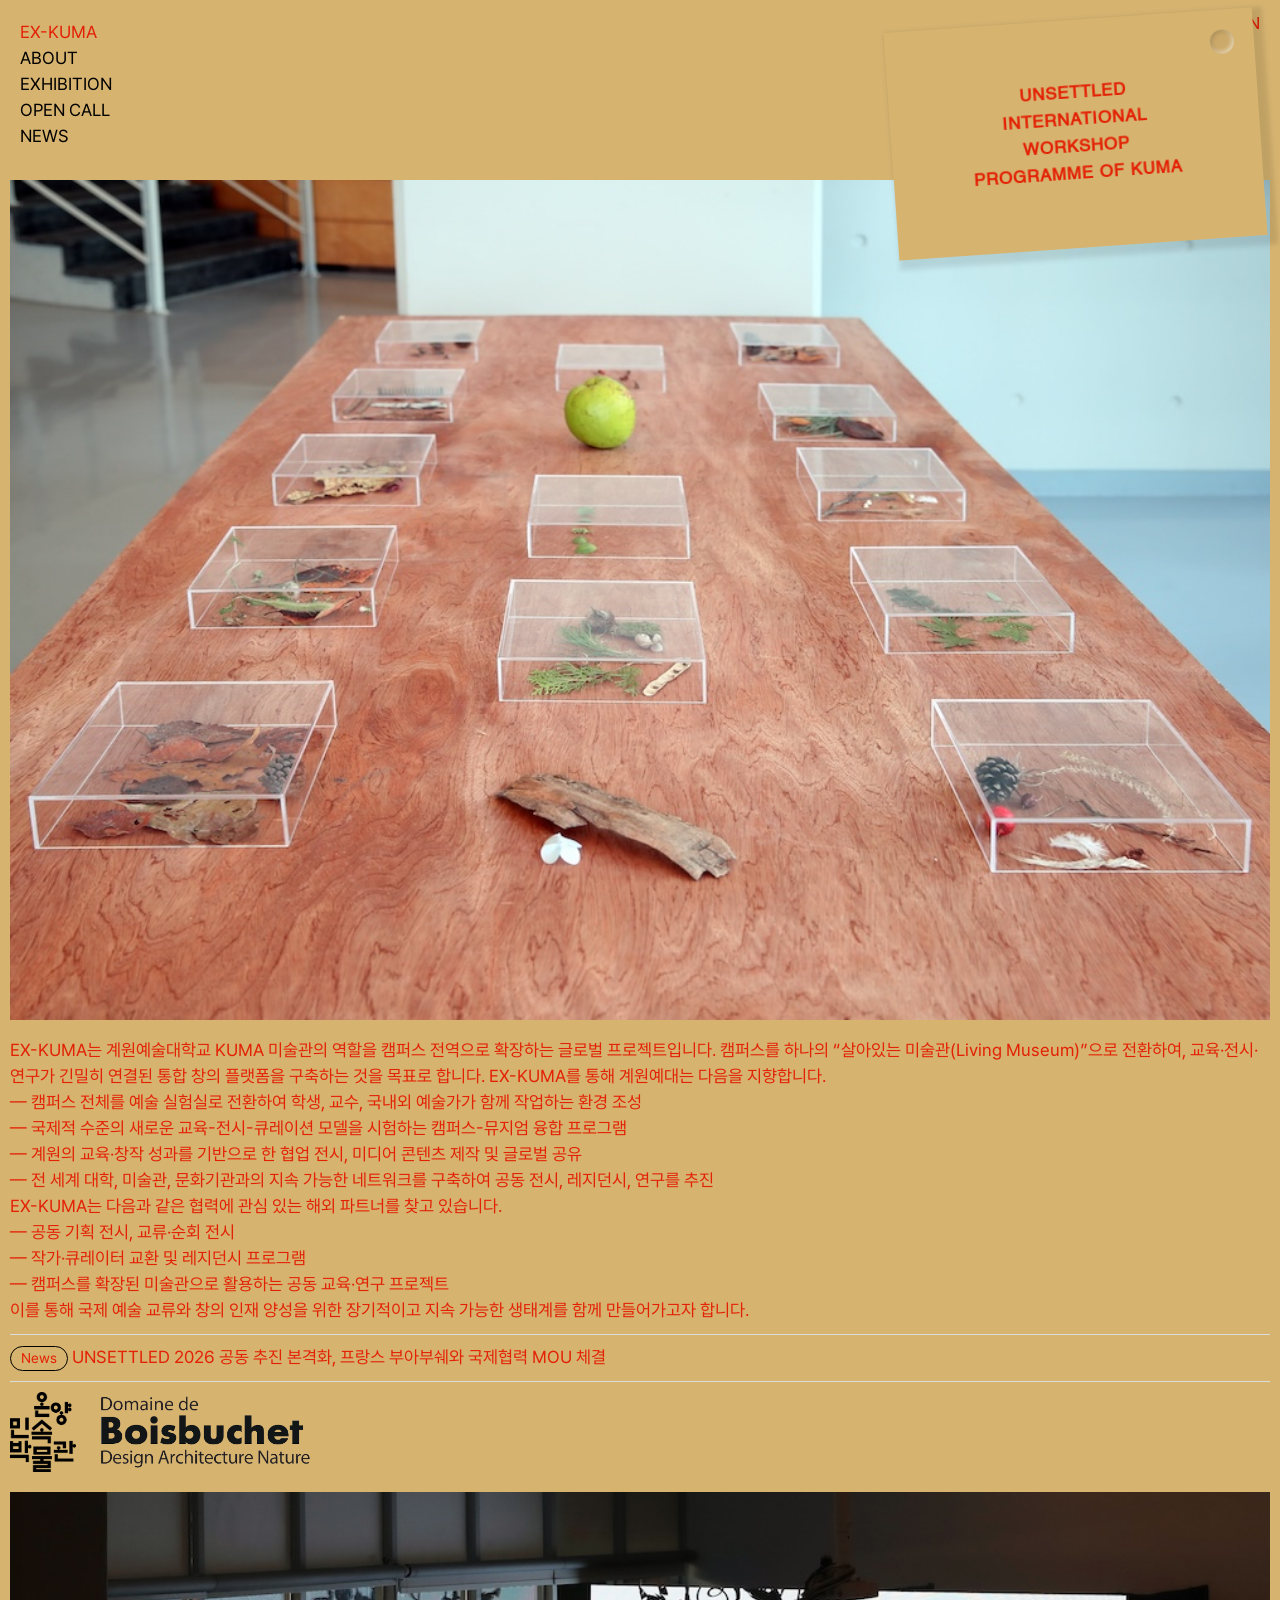
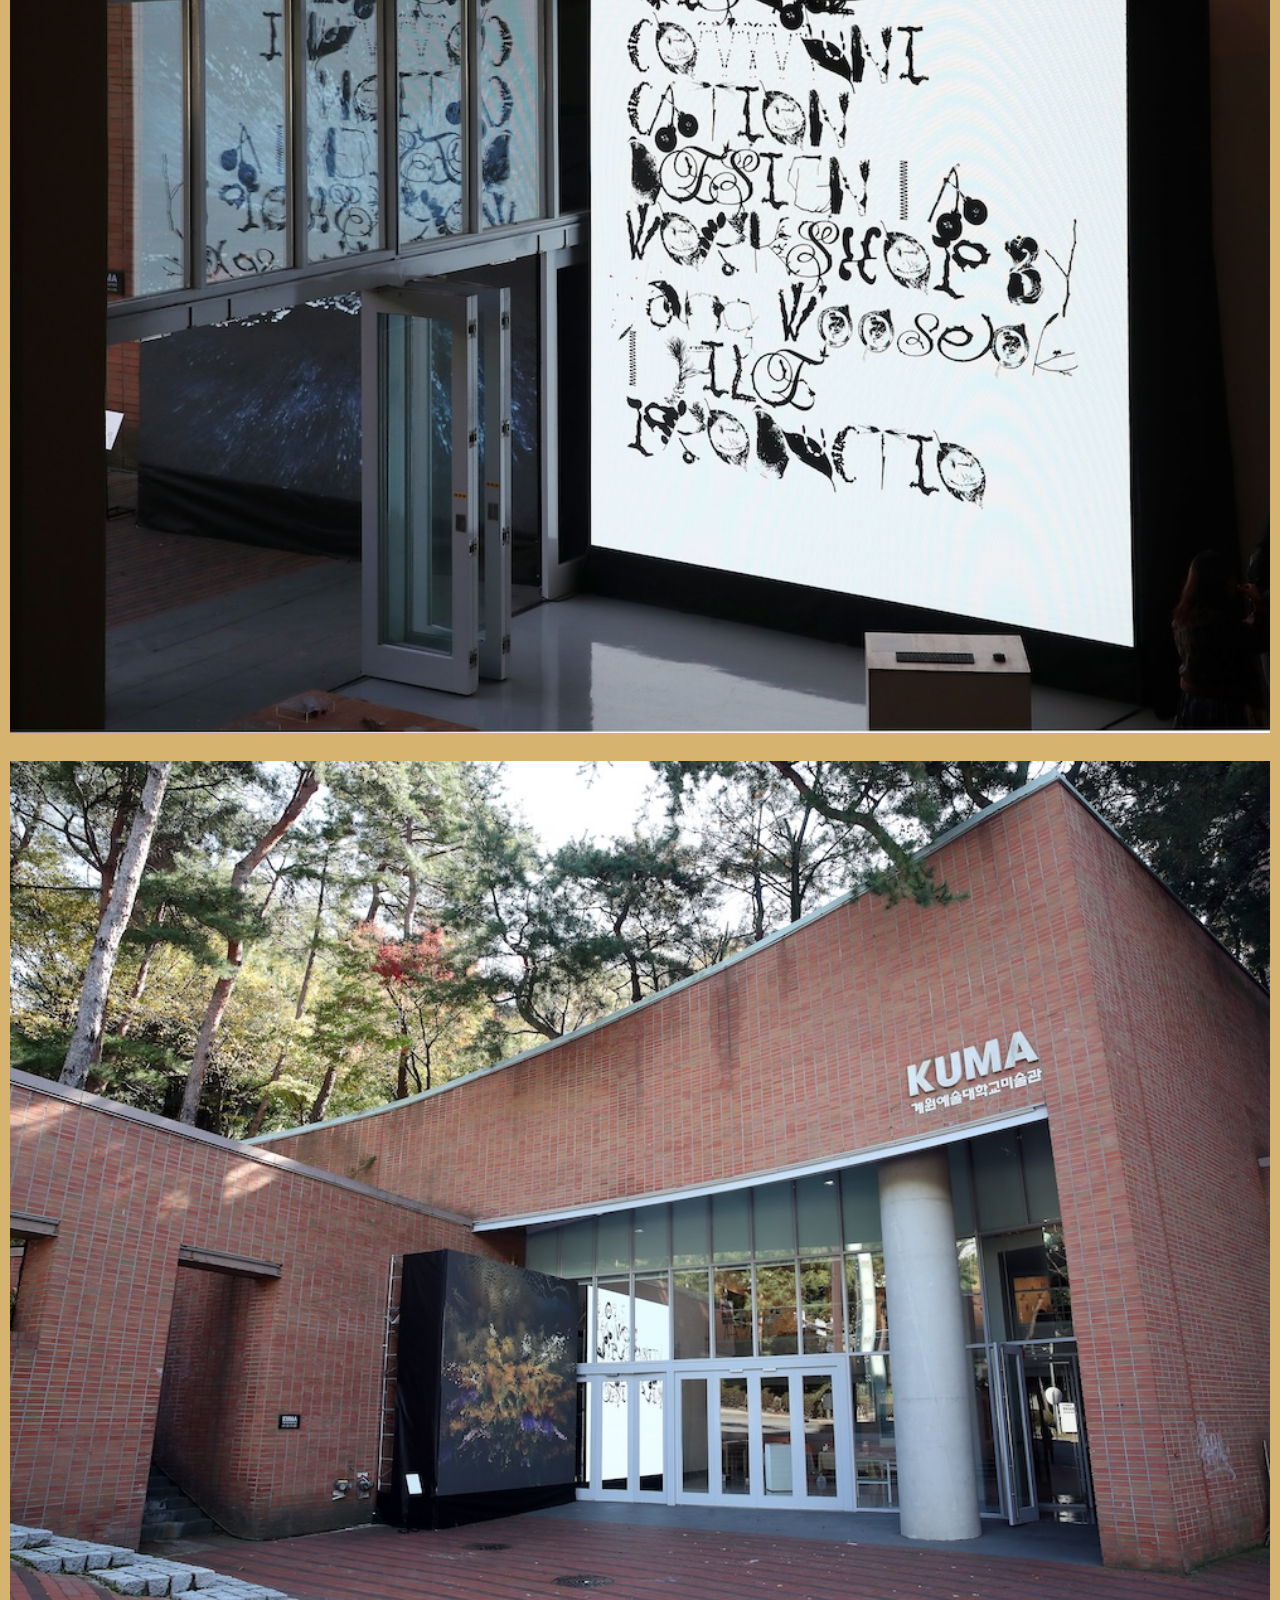
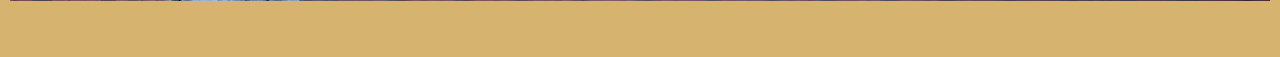
==== commit f9463bea: "Add files via upload" ====
--- a/ex-kuma.html
+++ b/ex-kuma.html
@@ -52,9 +52,16 @@
 				<p data-ko="이를 통해 국제 예술 교류와 창의 인재 양성을 위한 장기적이고 지속 가능한 생태계를 함께 만들어가고자 합니다." data-en="Through these initiatives, we aim to build a long-term, sustainable ecosystem for international artistic exchange and the cultivation of creative talent together.">이를 통해 국제 예술 교류와 창의 인재 양성을 위한 장기적이고 지속 가능한 생태계를 함께 만들어가고자 합니다.</p>
 			</div>
 
-			<div id="">
-				
-			</div>
+			<div id="exkuma-news">
+          <li><span class="tag">News</span>
+            UNSETTLED 2026 공동 추진 본격화, 프랑스 부아부쉐와 국제협력 MOU 체결
+          </li>
+        </div>
+
+        <div class="exkuma-logos">
+          <img class="logo" src="img/ofm.png">
+          <img class="logo" src="img/boisbuchet.png">
+        </div>
 
 			<img src="img/exkuma02.jpg">
 			<img src="img/exkuma03.jpg">
--- a/style.css
+++ b/style.css
@@ -29,8 +29,17 @@
 
 body {
     font-family: 'pretendard', sans-serif;
+    margin: 0px;
+    font-size: 13pt;
+    line-height: 1.5;
     margin: 10px;
-    font-size: 13pt;
+    word-break: keep-all;
+}
+
+p, li, td, a, h1, h2, h3, h4 {
+  word-break: keep-all;
+  overflow-wrap: break-word;
+  line-height: 1.5;
 }
 
 iframe {
@@ -92,7 +101,7 @@
     font-size: 13pt;
 }
 
-#kuma-current, #kuma-past, #kuma-resource, #kuma-about, #kuma-collections, #kuma-archive, #kuma-people, #kuma-news, #kuma-contact, #exkuma-about  {
+#kuma-current, #kuma-past, #kuma-resource, #kuma-about, #kuma-collections, #kuma-archive, #kuma-people, #kuma-news, #kuma-contact, #exkuma-about, #exkuma-news, #exkuma-logos  {
     border-bottom: 1px gainsboro solid;
     padding-top: 10px;
     padding-bottom: 10px;
@@ -101,11 +110,6 @@
 #kuma-collections li {
   position: relative;
   cursor: pointer;
-}
-
-.collection-list {
-  margin-top: 15px;
-  padding-left: 0;
 }
 
 .collection-list li {
@@ -130,6 +134,7 @@
 .collection-list li:hover .collection-preview {
   display: block;
 }
+
 .intro {
     margin-top: 10px;
 }
@@ -145,10 +150,6 @@
 
 li {
     list-style: none;
-}
-
-li:first-child {
-    margin-top: 10px;
 }
 
 a:hover {
@@ -211,6 +212,17 @@
     top: 0; 
     padding: 10px;
     background-color: #FFFF92;
+}
+
+.exkuma-logos {
+  display: flex;
+  gap: 20px;
+  align-items: center;
+}
+
+.logo {
+    width: auto;
+  height: 80px;
 }
 
 .sticker {
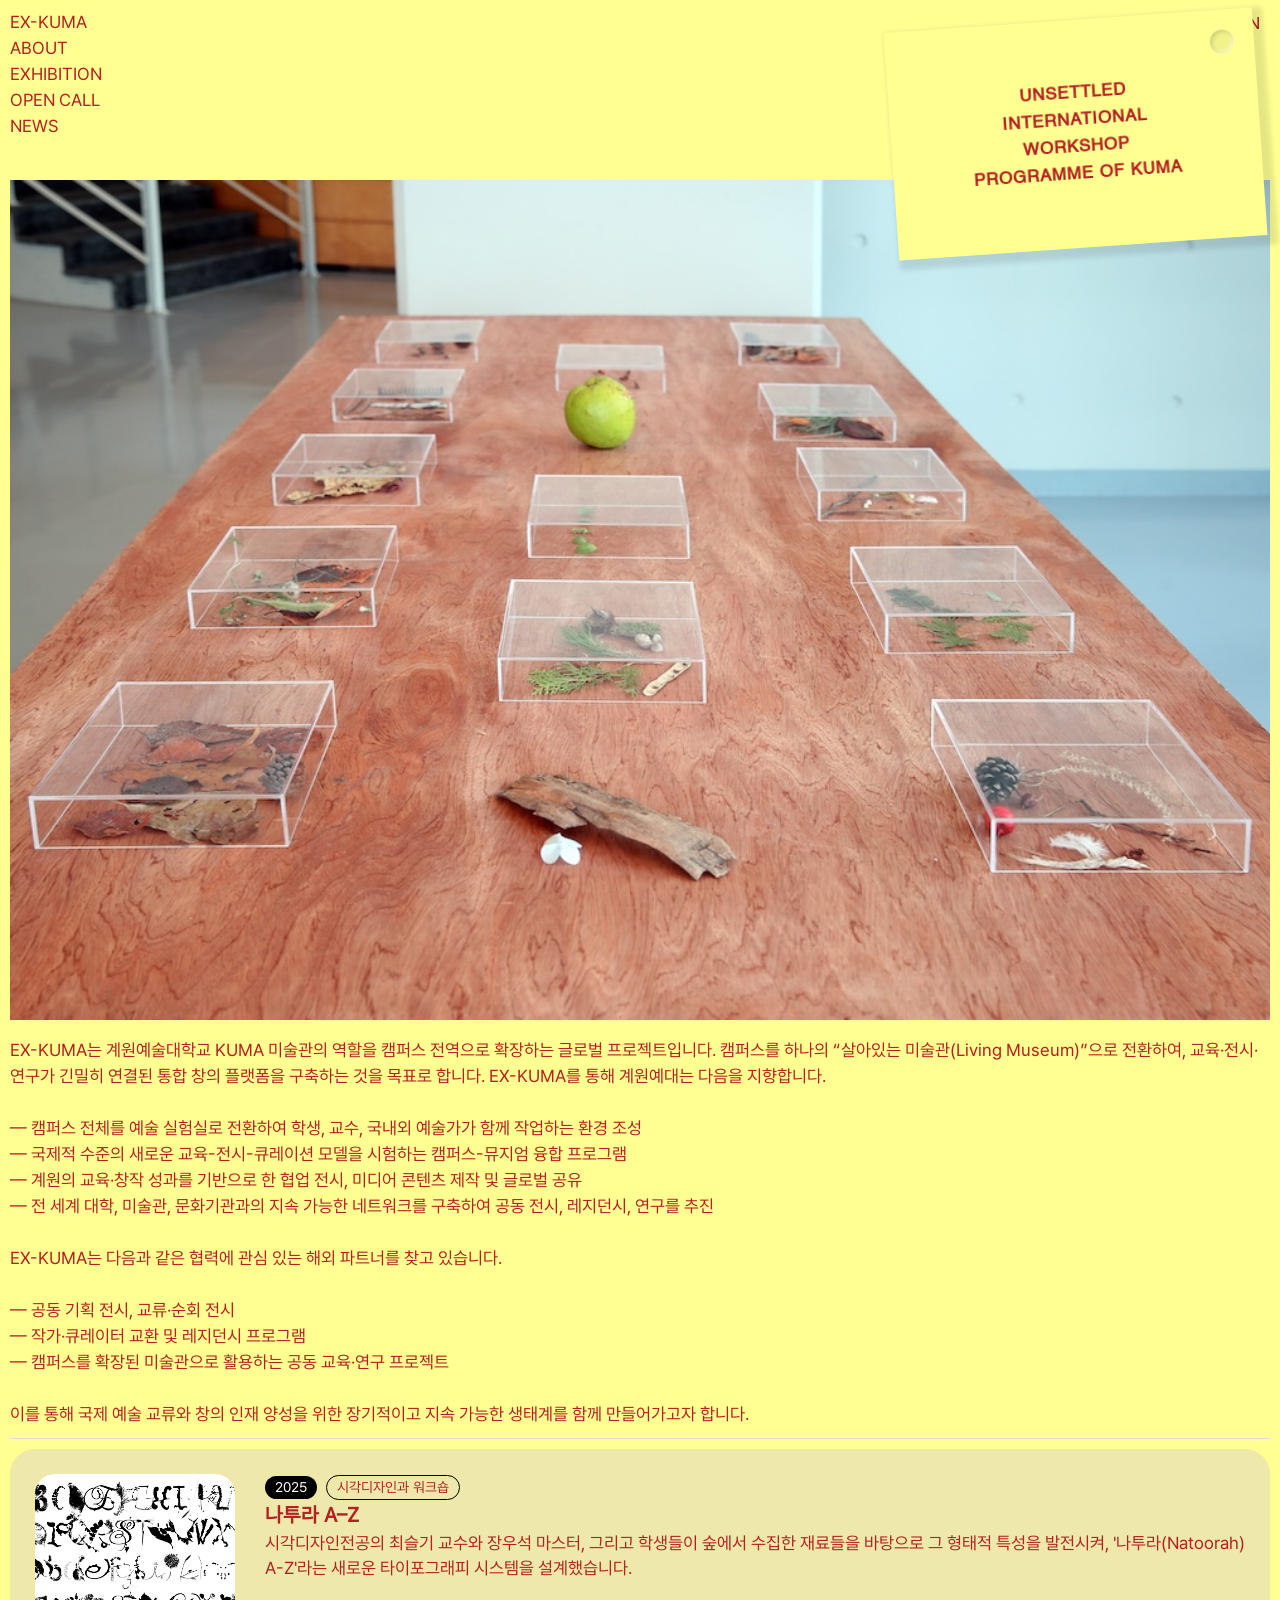
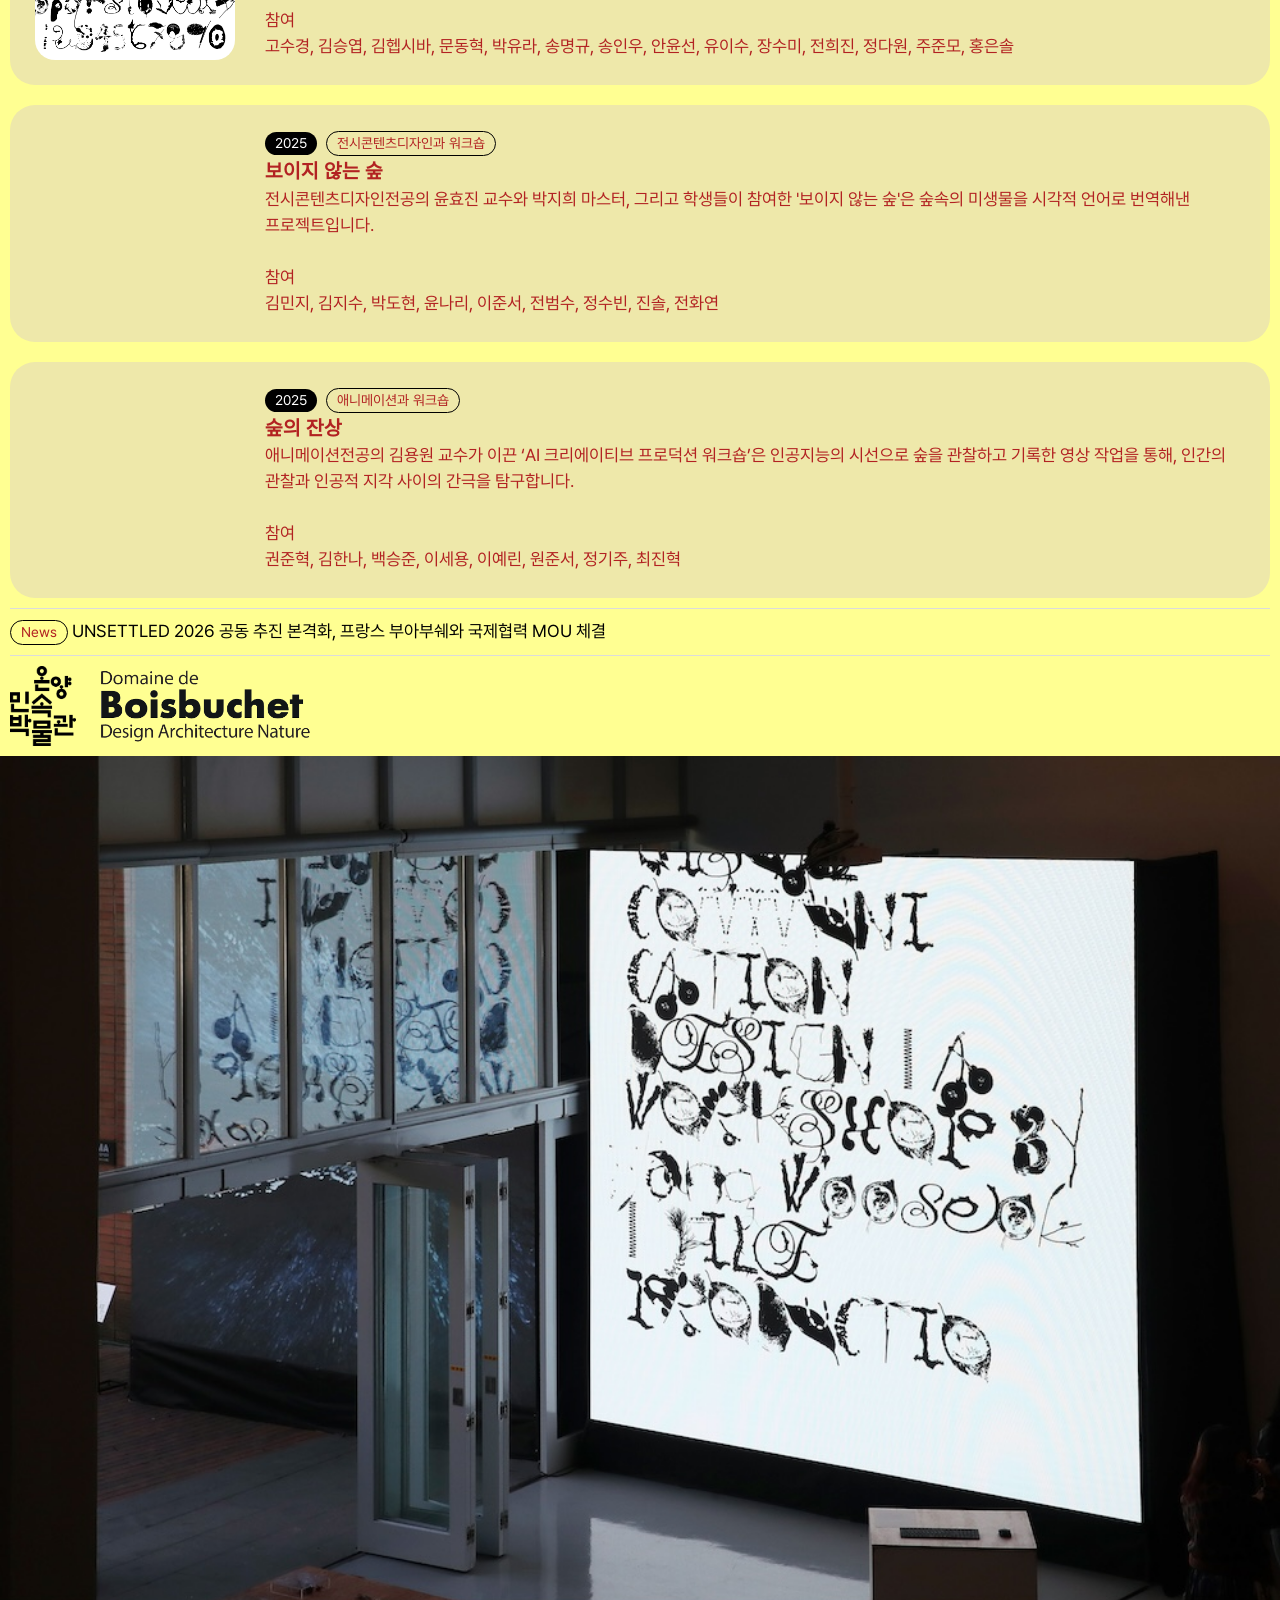
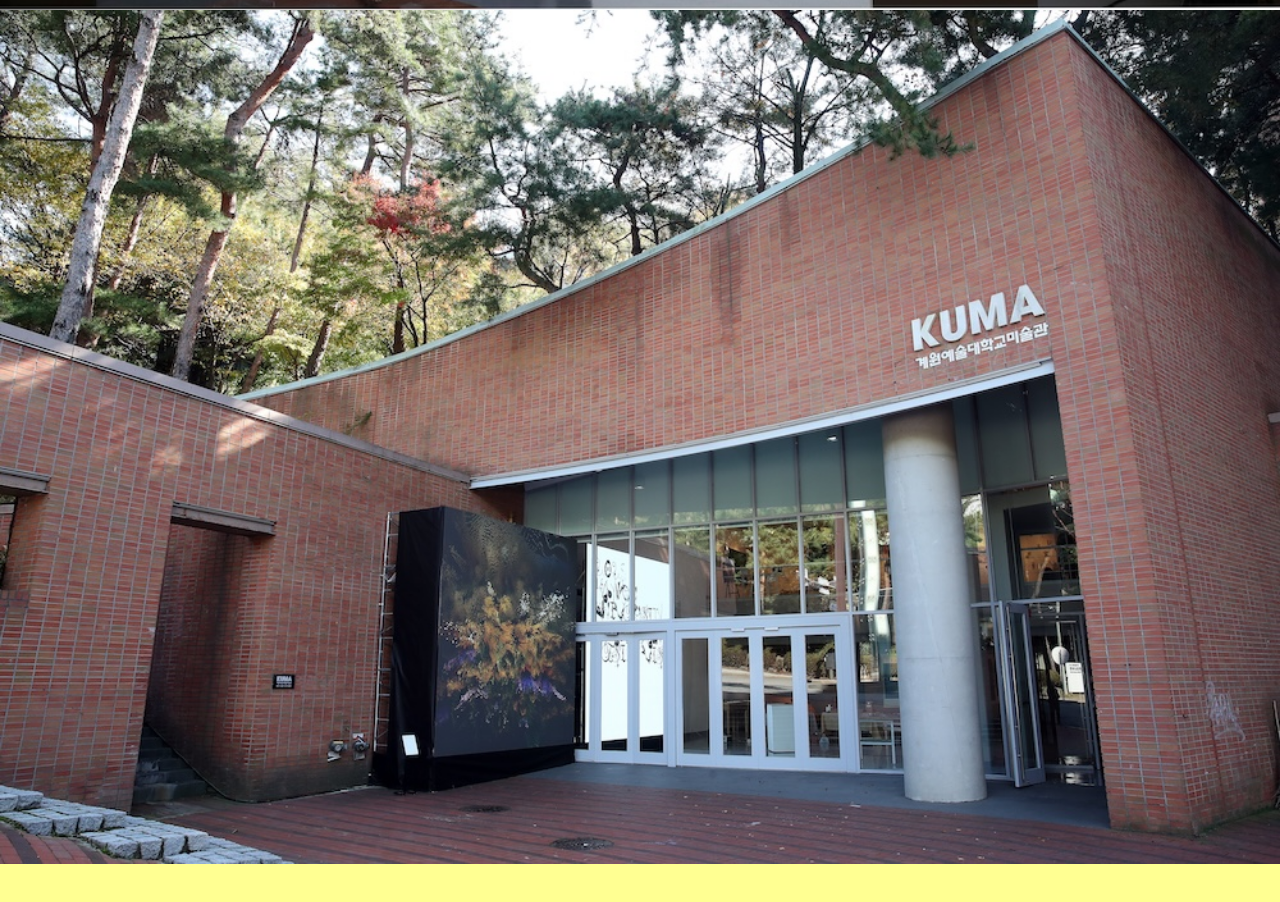
==== commit 569d4a16: "Add files via upload" ====
--- a/ex-kuma.html
+++ b/ex-kuma.html
@@ -12,64 +12,121 @@
 </head>
 <body class="exkuma">
 	<div class="sticker" id="sticker">
-    <div id="kuma-modal">
-       <p><span class="ml-en">
-            UNSETTLED<br>
-            INTERNATIONAL<br>
-            WORKSHOP<br>
-            PROGRAMME OF KUMA
-        </span></p>
-  </div>
-</div>
+		<div id="kuma-modal">
+			<p><span class="ml-en">
+				UNSETTLED<br>
+				INTERNATIONAL<br>
+				WORKSHOP<br>
+				PROGRAMME OF KUMA
+			</span></p>
+		</div>
+	</div>
 
 	<button id="lang-toggle" class="lang-toggle lang-toggle-right" aria-label="Switch language">EN</button>
 
 	<nav class="exkuma-nav">
-			<ul>EX-KUMA
-				<li><a href="">ABOUT</a></li>
-				<li><a href="">EXHIBITION</a></li>
-				<li><a href="">OPEN CALL</a></li>
-				<li><a href="">NEWS</a></li>
+		<ul>EX-KUMA
+			<li><a href="#exkuma-about">ABOUT</a></li>
+			<li><a href="">EXHIBITION</a></li>
+			<li><a href="#exkuma-opencall">OPEN CALL</a></li>
+			<li><a href="#exkuma-news">NEWS</a></li>
+		</ul>
+	</nav>
+
+	<div class="content">
+		<div id="exkuma-about">
+			<img src="img/exkuma01.jpg">
+			<p data-ko="EX-KUMA는 계원예술대학교 KUMA 미술관의 역할을 캠퍼스 전역으로 확장하는 글로벌 프로젝트입니다. 캠퍼스를 하나의 “살아있는 미술관(Living Museum)”으로 전환하여, 교육·전시·연구가 긴밀히 연결된 통합 창의 플랫폼을 구축하는 것을 목표로 합니다. EX-KUMA를 통해 계원예대는 다음을 지향합니다." data-en="EX-KUMA is a global project that expands the role of KUMA, the university museum of Kaywon University of Art & Design, across the entire campus. It aims to transform the campus into a “Living Museum,” establishing an integrated creative platform in which education, exhibitions, and research are closely interconnected. Through EX-KUMA, Kaywon University of Art & Design aims to achieve the following."><span class="ml-en">EX-KUMA</span>는 계원예술대학교 KUMA 미술관의 역할을 캠퍼스 전역으로 확장하는 글로벌 프로젝트입니다. 캠퍼스를 하나의 “살아있는 미술관(<span class="ml-en">Living Museum</span>)”으로 전환하여, 교육·전시·연구가 긴밀히 연결된 통합 창의 플랫폼을 구축하는 것을 목표로 합니다. EX-KUMA를 통해 계원예대는 다음을 지향합니다.</p>
+			<br>
+			<ul>
+				<li data-ko="— 캠퍼스 전체를 예술 실험실로 전환하여 학생, 교수, 국내외 예술가가 함께 작업하는 환경 조성" data-en="— To transform the entire campus into an artistic laboratory, creating an environment in which students, faculty, and artists from Korea and abroad work collaboratively.">— 캠퍼스 전체를 예술 실험실로 전환하여 학생, 교수, 국내외 예술가가 함께 작업하는 환경 조성</li>
+				<li data-ko="— 국제적 수준의 새로운 교육-전시-큐레이션 모델을 시험하는 캠퍼스-뮤지엄 융합 프로그램" data-en="— A campus–museum convergence program that experiments with new education–exhibition–curation models at an international level.">— 국제적 수준의 새로운 교육-전시-큐레이션 모델을 시험하는 캠퍼스-뮤지엄 융합 프로그램</li>
+				<li data-ko="— 계원의 교육·창작 성과를 기반으로 한 협업 전시, 미디어 콘텐츠 제작 및 글로벌 공유" data-en="— The development and global sharing of collaborative exhibitions and media content grounded in Kaywon’s educational and creative outcomes.">— 계원의 교육·창작 성과를 기반으로 한 협업 전시, 미디어 콘텐츠 제작 및 글로벌 공유</li>
+				<li data-ko="— 전 세계 대학, 미술관, 문화기관과의 지속 가능한 네트워크를 구축하여 공동 전시, 레지던시, 연구를 추진" data-en="— The establishment of sustainable networks with universities, museums, and cultural institutions worldwide to pursue joint exhibitions, residencies, and research initiatives.">— 전 세계 대학, 미술관, 문화기관과의 지속 가능한 네트워크를 구축하여 공동 전시, 레지던시, 연구를 추진</li>
 			</ul>
-		</nav>
+			<br>
+			<p data-ko="EX-KUMA는 다음과 같은 협력에 관심 있는 해외 파트너를 찾고 있습니다." data-en="EX-KUMA is seeking international partners interested in the following forms of collaboration :">EX-KUMA는 다음과 같은 협력에 관심 있는 해외 파트너를 찾고 있습니다.</p>
+			<br>
+			<ul>
+				<li data-ko="— 공동 기획 전시, 교류·순회 전시" data-en="— Co-curated exhibitions, as well as exchange/ touring  exhibitions">— 공동 기획 전시, 교류·순회 전시</li>
+				<li data-ko="— 작가·큐레이터 교환 및 레지던시 프로그램" data-en="— Artist and curator exchange and residency programs">— 작가·큐레이터 교환 및 레지던시 프로그램</li>
+				<li data-ko="— 캠퍼스를 확장된 미술관으로 활용하는 공동 교육·연구 프로젝트" data-en="— Joint education and research projects utilize the campus as an extended museum">— 캠퍼스를 확장된 미술관으로 활용하는 공동 교육·연구 프로젝트</li>
+			</ul>
+			<br>
+			<p data-ko="이를 통해 국제 예술 교류와 창의 인재 양성을 위한 장기적이고 지속 가능한 생태계를 함께 만들어가고자 합니다." data-en="Through these initiatives, we aim to build a long-term, sustainable ecosystem for international artistic exchange and the cultivation of creative talent together.">이를 통해 국제 예술 교류와 창의 인재 양성을 위한 장기적이고 지속 가능한 생태계를 함께 만들어가고자 합니다.</p>
+		</div>
 
-		<div class="content">
-			<div id="exkuma-about">
-				<img src="img/exkuma01.jpg">
-				<p data-ko="EX-KUMA는 계원예술대학교 KUMA 미술관의 역할을 캠퍼스 전역으로 확장하는 글로벌 프로젝트입니다. 캠퍼스를 하나의 “살아있는 미술관(Living Museum)”으로 전환하여, 교육·전시·연구가 긴밀히 연결된 통합 창의 플랫폼을 구축하는 것을 목표로 합니다. EX-KUMA를 통해 계원예대는 다음을 지향합니다." data-en="EX-KUMA is a global project that expands the role of KUMA, the university museum of Kaywon University of Art & Design, across the entire campus. It aims to transform the campus into a “Living Museum,” establishing an integrated creative platform in which education, exhibitions, and research are closely interconnected. Through EX-KUMA, Kaywon University of Art & Design aims to achieve the following."><span class="ml-en">EX-KUMA</span>는 계원예술대학교 KUMA 미술관의 역할을 캠퍼스 전역으로 확장하는 글로벌 프로젝트입니다. 캠퍼스를 하나의 “살아있는 미술관(<span class="ml-en">Living Museum</span>)”으로 전환하여, 교육·전시·연구가 긴밀히 연결된 통합 창의 플랫폼을 구축하는 것을 목표로 합니다. EX-KUMA를 통해 계원예대는 다음을 지향합니다.</p>
-				<ul>
-					<li data-ko="— 캠퍼스 전체를 예술 실험실로 전환하여 학생, 교수, 국내외 예술가가 함께 작업하는 환경 조성" data-en="— To transform the entire campus into an artistic laboratory, creating an environment in which students, faculty, and artists from Korea and abroad work collaboratively.">— 캠퍼스 전체를 예술 실험실로 전환하여 학생, 교수, 국내외 예술가가 함께 작업하는 환경 조성</li>
-					<li data-ko="— 국제적 수준의 새로운 교육-전시-큐레이션 모델을 시험하는 캠퍼스-뮤지엄 융합 프로그램" data-en="— A campus–museum convergence program that experiments with new education–exhibition–curation models at an international level.">— 국제적 수준의 새로운 교육-전시-큐레이션 모델을 시험하는 캠퍼스-뮤지엄 융합 프로그램</li>
-					<li data-ko="— 계원의 교육·창작 성과를 기반으로 한 협업 전시, 미디어 콘텐츠 제작 및 글로벌 공유" data-en="— The development and global sharing of collaborative exhibitions and media content grounded in Kaywon’s educational and creative outcomes.">— 계원의 교육·창작 성과를 기반으로 한 협업 전시, 미디어 콘텐츠 제작 및 글로벌 공유</li>
-					<li data-ko="— 전 세계 대학, 미술관, 문화기관과의 지속 가능한 네트워크를 구축하여 공동 전시, 레지던시, 연구를 추진" data-en="— The establishment of sustainable networks with universities, museums, and cultural institutions worldwide to pursue joint exhibitions, residencies, and research initiatives.">— 전 세계 대학, 미술관, 문화기관과의 지속 가능한 네트워크를 구축하여 공동 전시, 레지던시, 연구를 추진</li>
-				</ul>
-				<p data-ko="EX-KUMA는 다음과 같은 협력에 관심 있는 해외 파트너를 찾고 있습니다." data-en="EX-KUMA is seeking international partners interested in the following forms of collaboration :">EX-KUMA는 다음과 같은 협력에 관심 있는 해외 파트너를 찾고 있습니다.</p>
-				<ul>
-					<li data-ko="— 공동 기획 전시, 교류·순회 전시" data-en="— Co-curated exhibitions, as well as exchange/ touring  exhibitions">— 공동 기획 전시, 교류·순회 전시</li>
-					<li data-ko="— 작가·큐레이터 교환 및 레지던시 프로그램" data-en="— Artist and curator exchange and residency programs">— 작가·큐레이터 교환 및 레지던시 프로그램</li>
-					<li data-ko="— 캠퍼스를 확장된 미술관으로 활용하는 공동 교육·연구 프로젝트" data-en="— Joint education and research projects utilize the campus as an extended museum">— 캠퍼스를 확장된 미술관으로 활용하는 공동 교육·연구 프로젝트</li>
-				</ul>
-				<p data-ko="이를 통해 국제 예술 교류와 창의 인재 양성을 위한 장기적이고 지속 가능한 생태계를 함께 만들어가고자 합니다." data-en="Through these initiatives, we aim to build a long-term, sustainable ecosystem for international artistic exchange and the cultivation of creative talent together.">이를 통해 국제 예술 교류와 창의 인재 양성을 위한 장기적이고 지속 가능한 생태계를 함께 만들어가고자 합니다.</p>
-			</div>
+		<div id="exkuma-opencall">
+<div class="opencall-unit">
+  <div class="opencall-image" style="background-image:url('img/atoz.jpg')">
+  </div>
 
-			<div id="exkuma-news">
-          <li><span class="tag">News</span>
-            UNSETTLED 2026 공동 추진 본격화, 프랑스 부아부쉐와 국제협력 MOU 체결
-          </li>
-        </div>
+  <div class="opencall-text">
+    <div class="tag-active">2025</div>
+    <div class="tag">시각디자인과 워크숍</div>
+    <h3>나투라 A–Z</h3>
+     <p data-ko="시각디자인전공의 최슬기 교수와 장우석 마스터, 그리고 학생들이 숲에서 수집한 재료들을 바탕으로 그 형태적 특성을 발전시켜, '나투라(Natoorah) A-Z'라는 새로운 타이포그래피 시스템을 설계했습니다." data-en="Professor Choi Seulgi, master designer Jang Wooseok, and students from the Department of Visual Communication Design collected materials from the forest and developed their formal qualities into a newly designed typographic system titled Natoorah A-Z.">시각디자인전공의 최슬기 교수와 장우석 마스터, 그리고 학생들이 숲에서 수집한 재료들을 바탕으로 그 형태적 특성을 발전시켜, '나투라(Natoorah) A-Z'라는 새로운 타이포그래피 시스템을 설계했습니다.</p><br>
 
-        <div class="exkuma-logos">
-          <img class="logo" src="img/ofm.png">
-          <img class="logo" src="img/boisbuchet.png">
-        </div>
+     <p>참여<br>고수경, 김승엽, 김헵시바, 문동혁, 박유라, 송명규, 송인우, 안윤선, 유이수, 장수미, 전희진, 정다원, 주준모, 홍은솔</p>
+  </div>
+</div>
 
-			<img src="img/exkuma02.jpg">
-			<img src="img/exkuma03.jpg">
-			</div>	
+<div class="opencall-unit">
+  <div class="opencall-image" style="background-image:url('img/invisible-forest.jpg')">
+  </div>
 
-		<script src="https://code.jquery.com/jquery-3.6.0.min.js"></script>
-		<script src="jquery.multilingual.js"></script>
-		<script src="script.js"></script>
+  <div class="opencall-text">
+    <div class="tag-active">2025</div>
+    <div class="tag">전시콘텐츠디자인과 워크숍</div>
+    <h3>보이지 않는 숲</h3>
+      <p>전시콘텐츠디자인전공의 윤효진 교수와 박지희 마스터, 그리고 학생들이 참여한 '보이지 않는 숲'은 숲속의 미생물을 시각적 언어로 번역해낸 프로젝트입니다.</p><br>
+
+     <p>참여<br>
+       김민지, 김지수, 박도현, 윤나리, 이준서, 전범수, 정수빈, 진솔, 전화연</p>
+  </div>
+</div>
+
+<div class="opencall-unit">
+  <div class="opencall-image" style="background-image:url('img/afterimg-forest.jpg')">
+  </div>
+
+  <div class="opencall-text">
+    <div class="tag-active">2025</div>
+    <div class="tag">애니메이션과 워크숍</div>
+    <h3>숲의 잔상</h3>
+      <p>애니메이션전공의 김용원 교수가 이끈 ‘AI 크리에이티브 프로덕션 워크숍’은 인공지능의 시선으로 숲을 관찰하고 기록한 영상 작업을 통해, 인간의 관찰과 인공적 지각 사이의 간극을 탐구합니다.</p><br>
+
+     <p>참여<br>
+       권준혁, 김한나, 백승준, 이세용, 이예린, 원준서, 정기주, 최진혁</p>
+  </div>
+</div>
+
+</div>
+
+		<div id="exkuma-news">
+			<li><span class="tag">News</span>
+				<a href="pdf/boisbuchet-mou.pdf"
+				onclick="
+				let w = window.innerWidth * 0.9;
+				let h = window.innerHeight * 0.8;
+				window.open(this.href, 'pdfwindow', `width=${w},height=${h}`);
+				return false;
+				">UNSETTLED 2026 공동 추진 본격화, 프랑스 부아부쉐와 국제협력 MOU 체결</a>
+			</li>
+		</div>
+
+		<div class="exkuma-logos">
+			<img class="logo" src="img/ofm.png">
+			<img class="logo" src="img/boisbuchet.png">
+		</div>
+
+		<img class="full" src="img/exkuma02.jpg">
+		<img class="full" src="img/exkuma03.jpg">
+	</div>	
+
+	<script src="https://code.jquery.com/jquery-3.6.0.min.js"></script>
+	<script src="jquery.multilingual.js"></script>
+	<script src="script.js"></script>
 
 </body>
 </html>
--- a/style.css
+++ b/style.css
@@ -32,7 +32,6 @@
     margin: 0px;
     font-size: 13pt;
     line-height: 1.5;
-    margin: 10px;
     word-break: keep-all;
 }
 
@@ -92,6 +91,10 @@
     color: firebrick;
 }
 
+.content {
+    padding: 10px;
+}
+
 .kuma-nav {
     text-align: right;
     position: sticky;
@@ -101,10 +104,16 @@
     font-size: 13pt;
 }
 
-#kuma-current, #kuma-past, #kuma-resource, #kuma-about, #kuma-collections, #kuma-archive, #kuma-people, #kuma-news, #kuma-contact, #exkuma-about, #exkuma-news, #exkuma-logos  {
+#kuma-current, #kuma-past, #kuma-resource, #kuma-about, #kuma-collections, #kuma-exhibition, #kuma-people, #kuma-news, #kuma-contact, #exkuma-about, #exkuma-news, #exkuma-logos  {
     border-bottom: 1px gainsboro solid;
     padding-top: 10px;
     padding-bottom: 10px;
+    scroll-margin-top: 150px;
+}
+
+#exkuma-news {
+    border-top: 1px gainsboro solid;
+    margin-top: 10px;
 }
 
 #kuma-collections li {
@@ -164,6 +173,13 @@
     margin-top: 10px;
 }
 
+.full {
+  width: 100vw;
+  margin: 0;
+  display: block;
+  margin-left: calc(-50vw + 50%);
+}
+
 table {
     width: 100%;
     line-height: 15.5pt;
@@ -212,6 +228,40 @@
     top: 0; 
     padding: 10px;
     background-color: #FFFF92;
+    width: 100%;
+}
+
+.exkuma-nav a {
+  color: firebrick;
+}
+
+#exkuma-opencall {
+  display: flex;
+  flex-direction:column;
+  gap: 10px;
+  border-radius: 44px;
+  align-items: stretch;
+}
+
+.opencall-unit{
+margin-top: 10px;
+  display:flex;
+  gap:30px;
+  border-radius:25px;
+  padding:25px;
+  background-color: palegoldenrod;
+}
+
+.opencall-image{
+  width: 200px;
+  border-radius:20px;
+  background-size:cover;
+  background-position:center;
+  background-repeat:no-repeat;
+}
+
+.opencall-text{
+  flex:1;
 }
 
 .exkuma-logos {
@@ -255,6 +305,16 @@
 }
 
 @media screen and (max-width: 500px) {
+    
+body {
+    overflow-x: hidden;
+}
+
+.logo {
+    width: auto;
+  height: 50px;
+}
+
   .sticker {
         transform: rotate(-4deg) scale(0.5);
         transform-origin: top right;
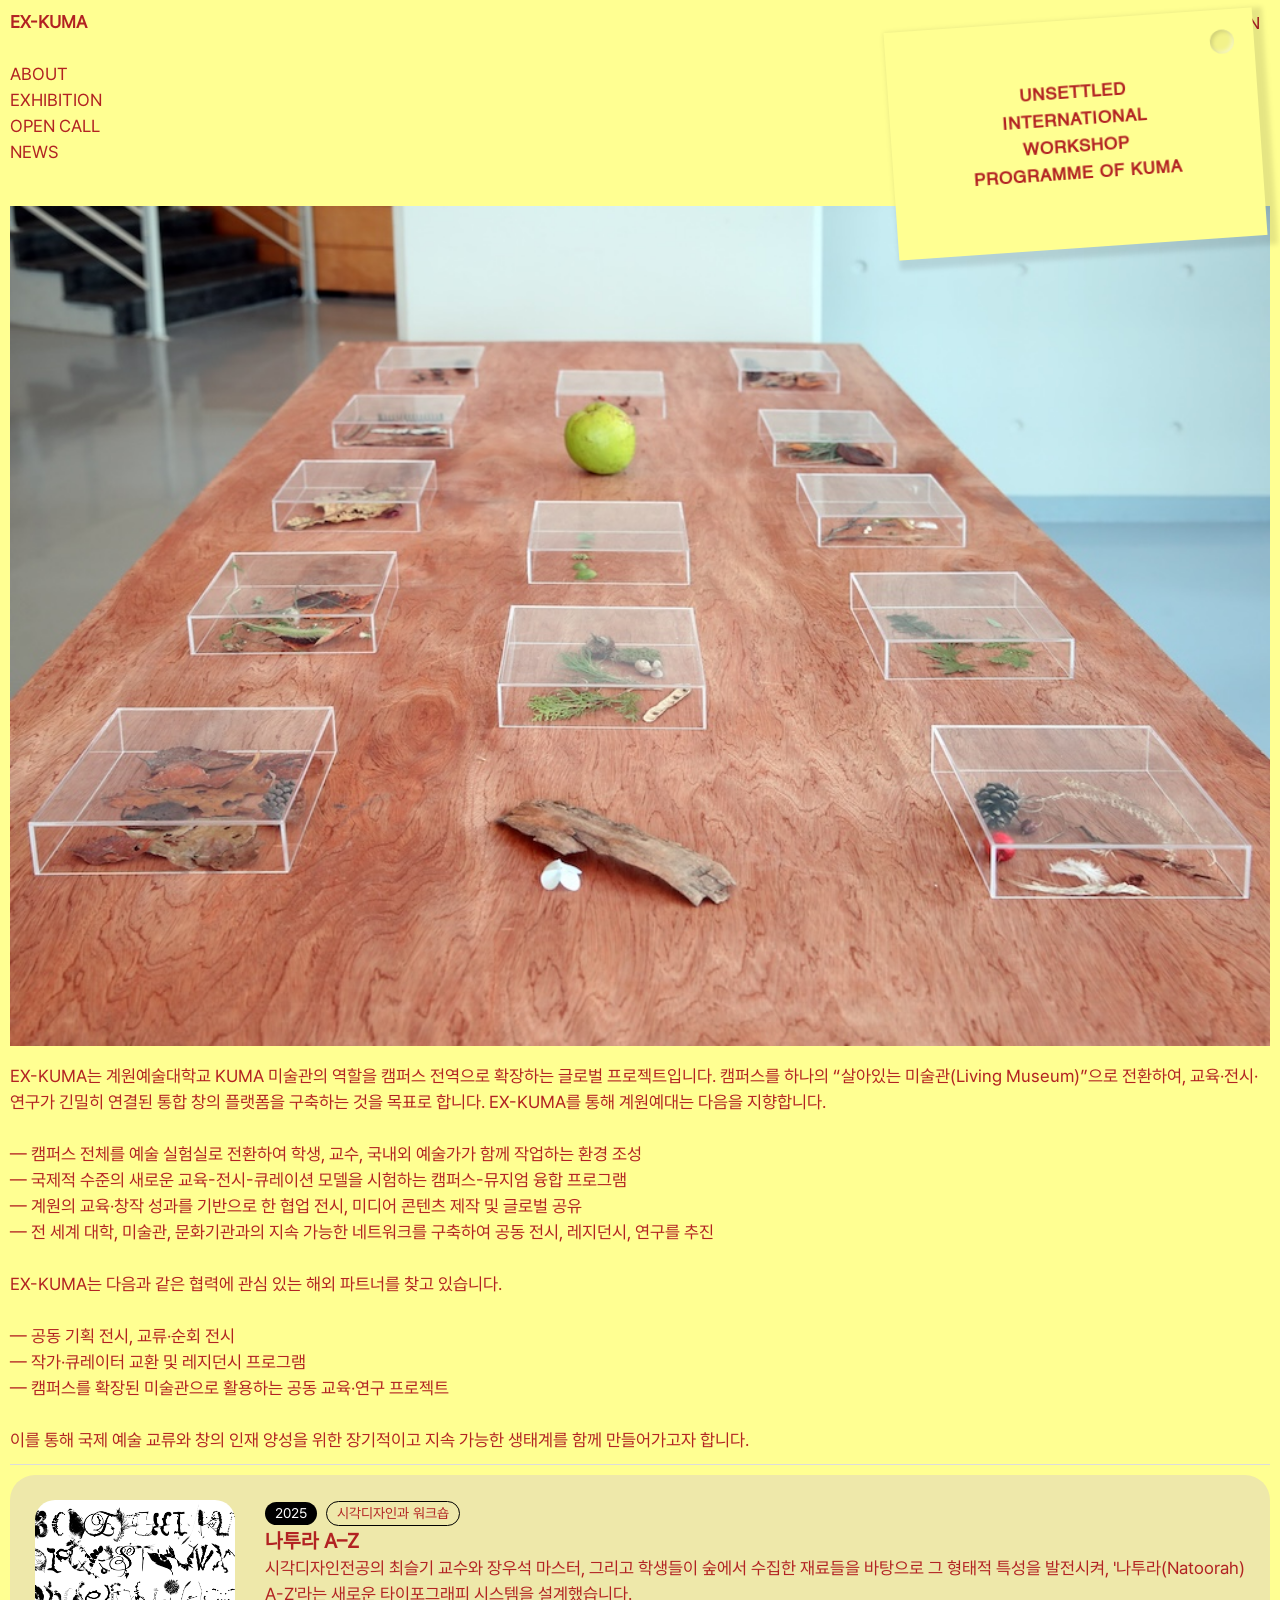
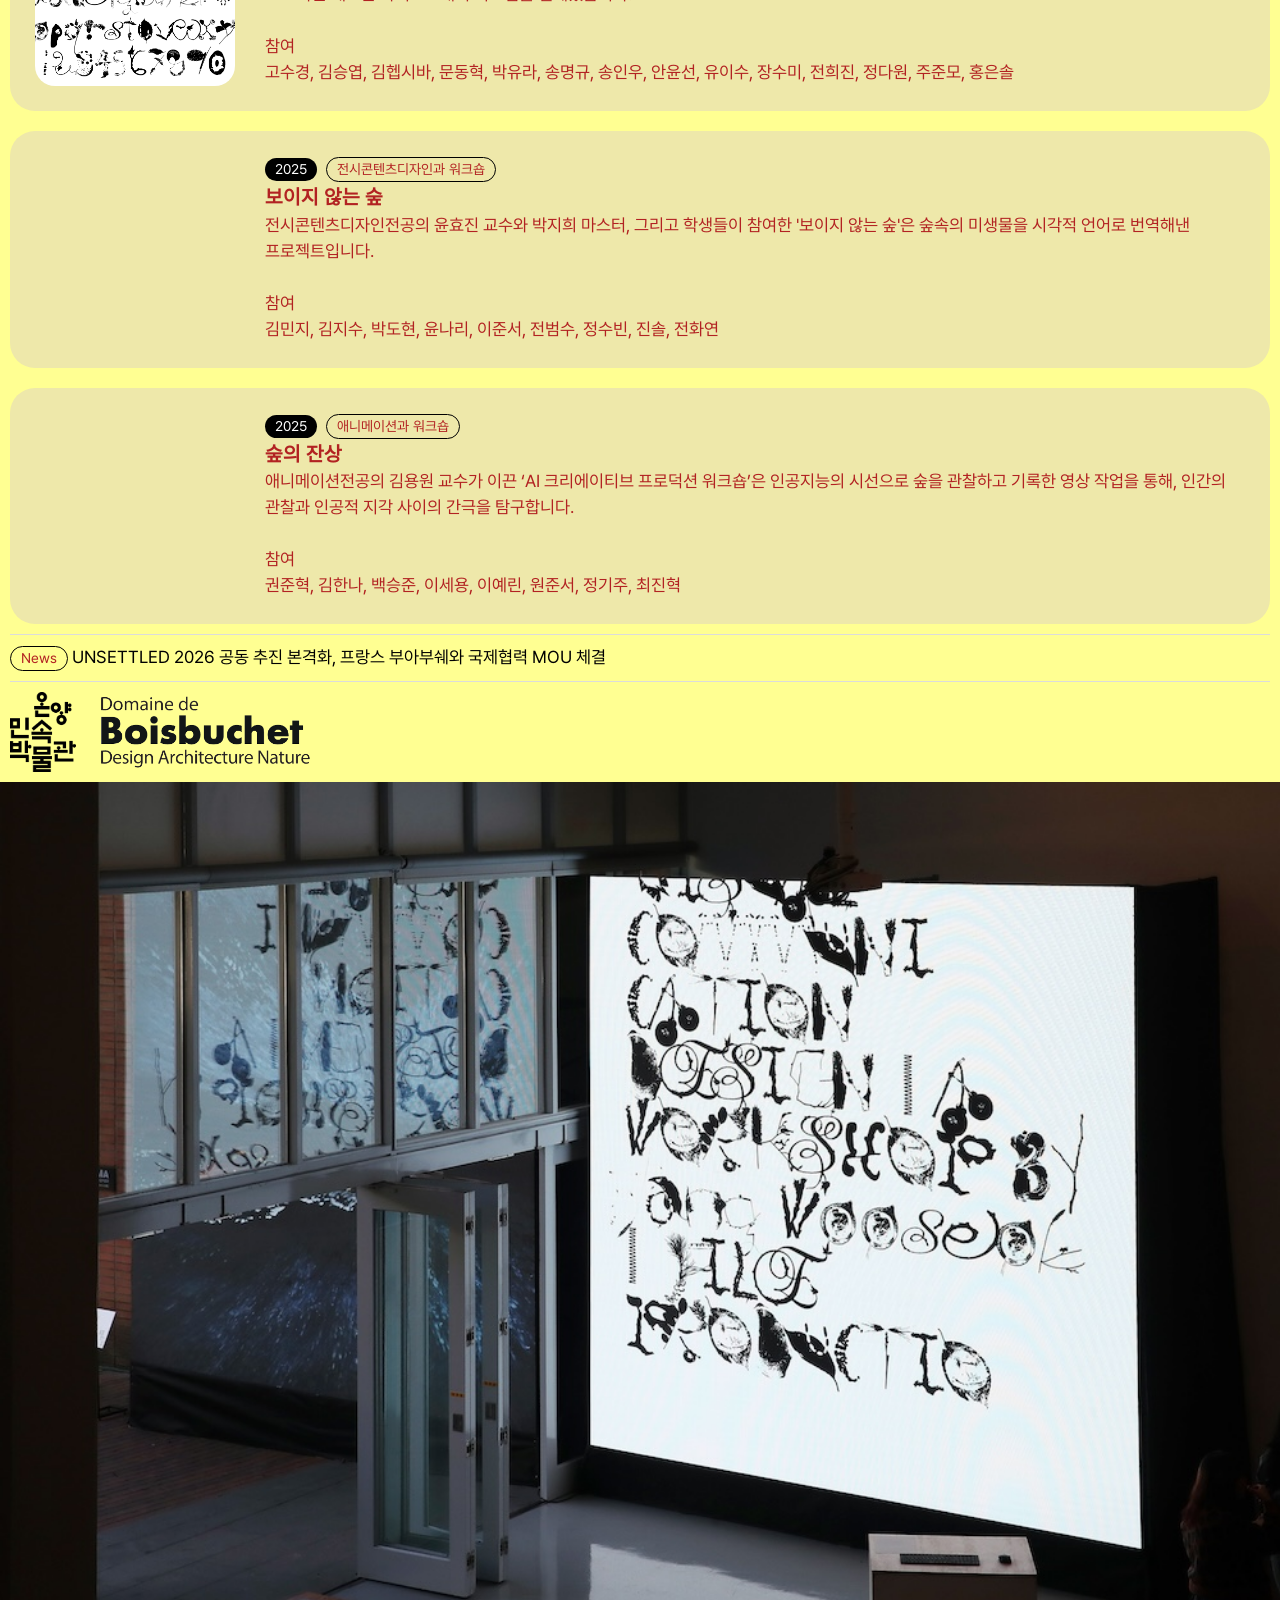
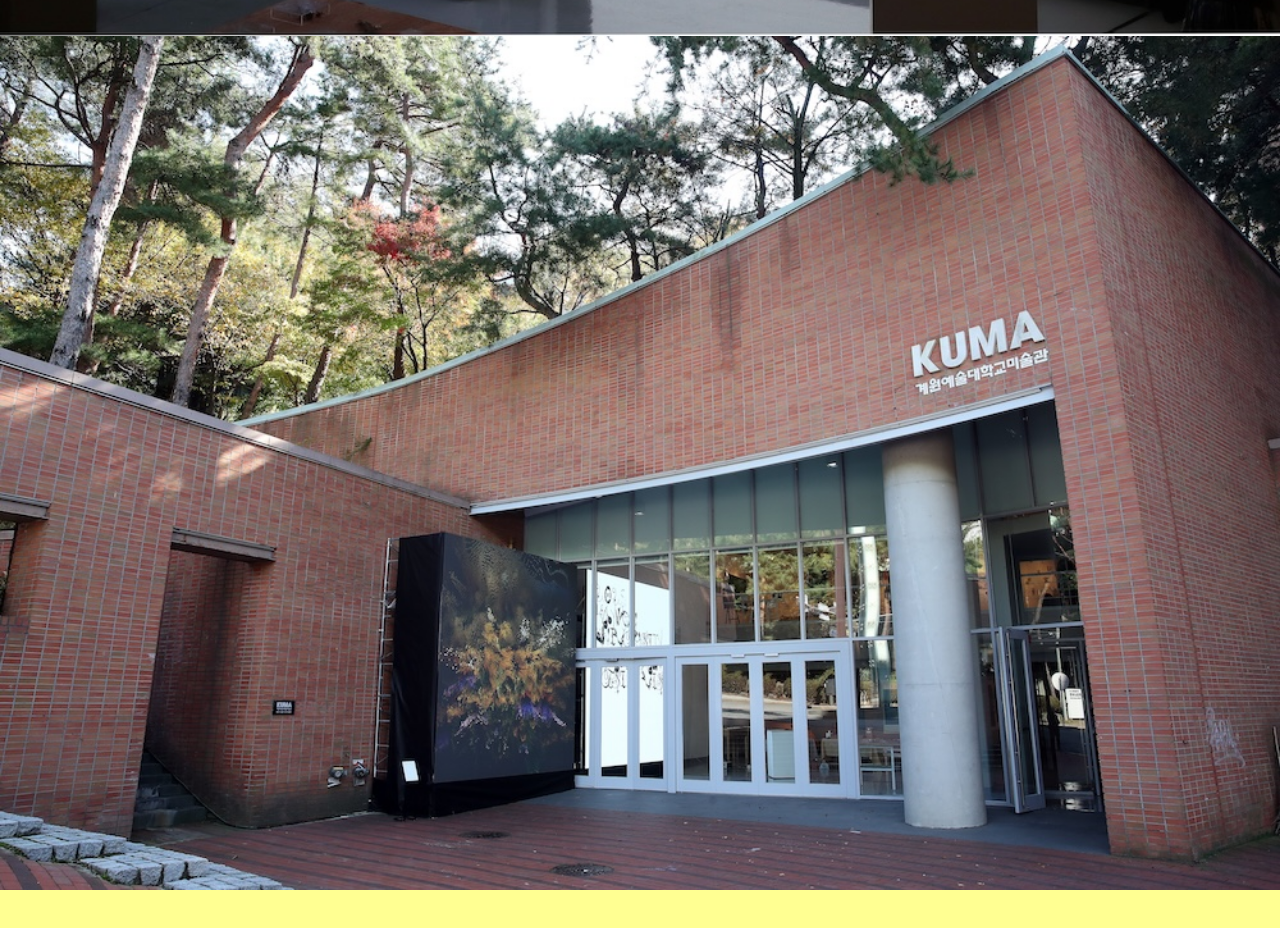
==== commit c7c23d0e: "Add files via upload" ====
--- a/ex-kuma.html
+++ b/ex-kuma.html
@@ -25,7 +25,7 @@
 	<button id="lang-toggle" class="lang-toggle lang-toggle-right" aria-label="Switch language">EN</button>
 
 	<nav class="exkuma-nav">
-		<ul>EX-KUMA
+		<ul><b>EX-KUMA</b><br><br>
 			<li><a href="#exkuma-about">ABOUT</a></li>
 			<li><a href="">EXHIBITION</a></li>
 			<li><a href="#exkuma-opencall">OPEN CALL</a></li>
@@ -62,8 +62,8 @@
   </div>
 
   <div class="opencall-text">
-    <div class="tag-active">2025</div>
-    <div class="tag">시각디자인과 워크숍</div>
+    <div class="tag-active tag-colored">2025</div>
+    <div class="tag tag-color-border">시각디자인과 워크숍</div>
     <h3>나투라 A–Z</h3>
      <p data-ko="시각디자인전공의 최슬기 교수와 장우석 마스터, 그리고 학생들이 숲에서 수집한 재료들을 바탕으로 그 형태적 특성을 발전시켜, '나투라(Natoorah) A-Z'라는 새로운 타이포그래피 시스템을 설계했습니다." data-en="Professor Choi Seulgi, master designer Jang Wooseok, and students from the Department of Visual Communication Design collected materials from the forest and developed their formal qualities into a newly designed typographic system titled Natoorah A-Z.">시각디자인전공의 최슬기 교수와 장우석 마스터, 그리고 학생들이 숲에서 수집한 재료들을 바탕으로 그 형태적 특성을 발전시켜, '나투라(Natoorah) A-Z'라는 새로운 타이포그래피 시스템을 설계했습니다.</p><br>
 
@@ -76,8 +76,8 @@
   </div>
 
   <div class="opencall-text">
-    <div class="tag-active">2025</div>
-    <div class="tag">전시콘텐츠디자인과 워크숍</div>
+    <div class="tag-active tag-colored">2025</div>
+    <div class="tag tag-color-border">전시콘텐츠디자인과 워크숍</div>
     <h3>보이지 않는 숲</h3>
       <p>전시콘텐츠디자인전공의 윤효진 교수와 박지희 마스터, 그리고 학생들이 참여한 '보이지 않는 숲'은 숲속의 미생물을 시각적 언어로 번역해낸 프로젝트입니다.</p><br>
 
@@ -91,8 +91,8 @@
   </div>
 
   <div class="opencall-text">
-    <div class="tag-active">2025</div>
-    <div class="tag">애니메이션과 워크숍</div>
+    <div class="tag-active tag-colored">2025</div>
+    <div class="tag tag-color-border">애니메이션과 워크숍</div>
     <h3>숲의 잔상</h3>
       <p>애니메이션전공의 김용원 교수가 이끈 ‘AI 크리에이티브 프로덕션 워크숍’은 인공지능의 시선으로 숲을 관찰하고 기록한 영상 작업을 통해, 인간의 관찰과 인공적 지각 사이의 간극을 탐구합니다.</p><br>
 
@@ -104,7 +104,7 @@
 </div>
 
 		<div id="exkuma-news">
-			<li><span class="tag">News</span>
+			<li class="firebrick-news"><span class="tag">News</span>
 				<a href="pdf/boisbuchet-mou.pdf"
 				onclick="
 				let w = window.innerWidth * 0.9;
